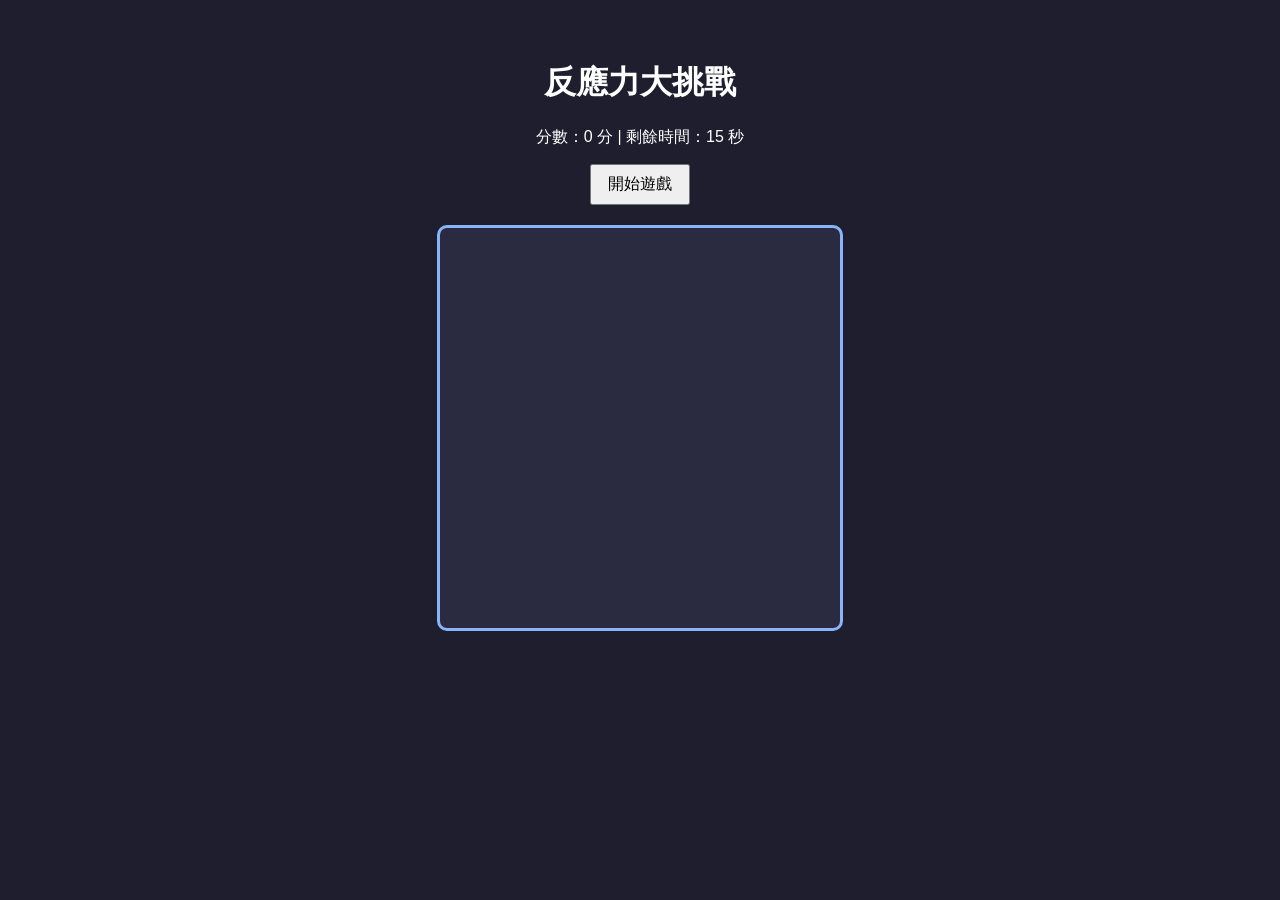
==== index.html @ dc076ee3 "update game" ====
<!DOCTYPE html>
<html lang="zh-TW">
<head>
  <meta charset="UTF-8">
  <title>我的第一個 GitHub 網頁遊戲</title>
  <style>
    body {
      font-family: sans-serif;
      text-align: center;
      background-color: #1e1e2e;
      color: #ffffff;
      margin: 0;
      padding-top: 40px;
    }
    #game-area {
      width: 400px;
      height: 400px;
      background-color: #2a2a40;
      border: 3px solid #89b4fa;
      margin: 20px auto;
      position: relative;
      overflow: hidden;
      border-radius: 10px;
    }
    #target {
      width: 50px;
      height: 50px;
      background-color: #f38ba8;
      position: absolute;
      cursor: pointer;
      border-radius: 8px;
      transition: 0.1s;
    }
  </style>
</head>
<body>
  <h1>反應力大挑戰</h1>
  <p>分數：<span id="score">0</span> 分 | 剩餘時間：<span id="time">15</span> 秒</p>
  <button onclick="startGame()" style="padding: 8px 16px; font-size: 16px; cursor: pointer;">開始遊戲</button>

  <div id="game-area">
    <div id="target" style="display: none;"></div>
  </div>

  <script>
    let score = 0;
    let timeLeft = 15;
    let timer = null;
    const target = document.getElementById('target');
    const scoreDisplay = document.getElementById('score');
    const timeDisplay = document.getElementById('time');

    function moveTarget() {
      const maxX = 400 - 50;
      const maxY = 400 - 50;
      target.style.left = Math.floor(Math.random() * maxX) + 'px';
      target.style.top = Math.floor(Math.random() * maxY) + 'px';
    }

    target.addEventListener('click', () => {
      if (timeLeft > 0) {
        score++;
        scoreDisplay.textContent = score;
        moveTarget();
      }
    });

    function startGame() {
      score = 0;
      timeLeft = 15;
      scoreDisplay.textContent = score;
      timeDisplay.textContent = timeLeft;
      target.style.display = 'block';
      moveTarget();

      clearInterval(timer);
      timer = setInterval(() => {
        timeLeft--;
        timeDisplay.textContent = timeLeft;
        if (timeLeft <= 0) {
          clearInterval(timer);
          target.style.display = 'none';
          alert('時間到！你的最終得分是：' + score + ' 分');
        }
      }, 1000);
    }
  </script>
</body>
</html>
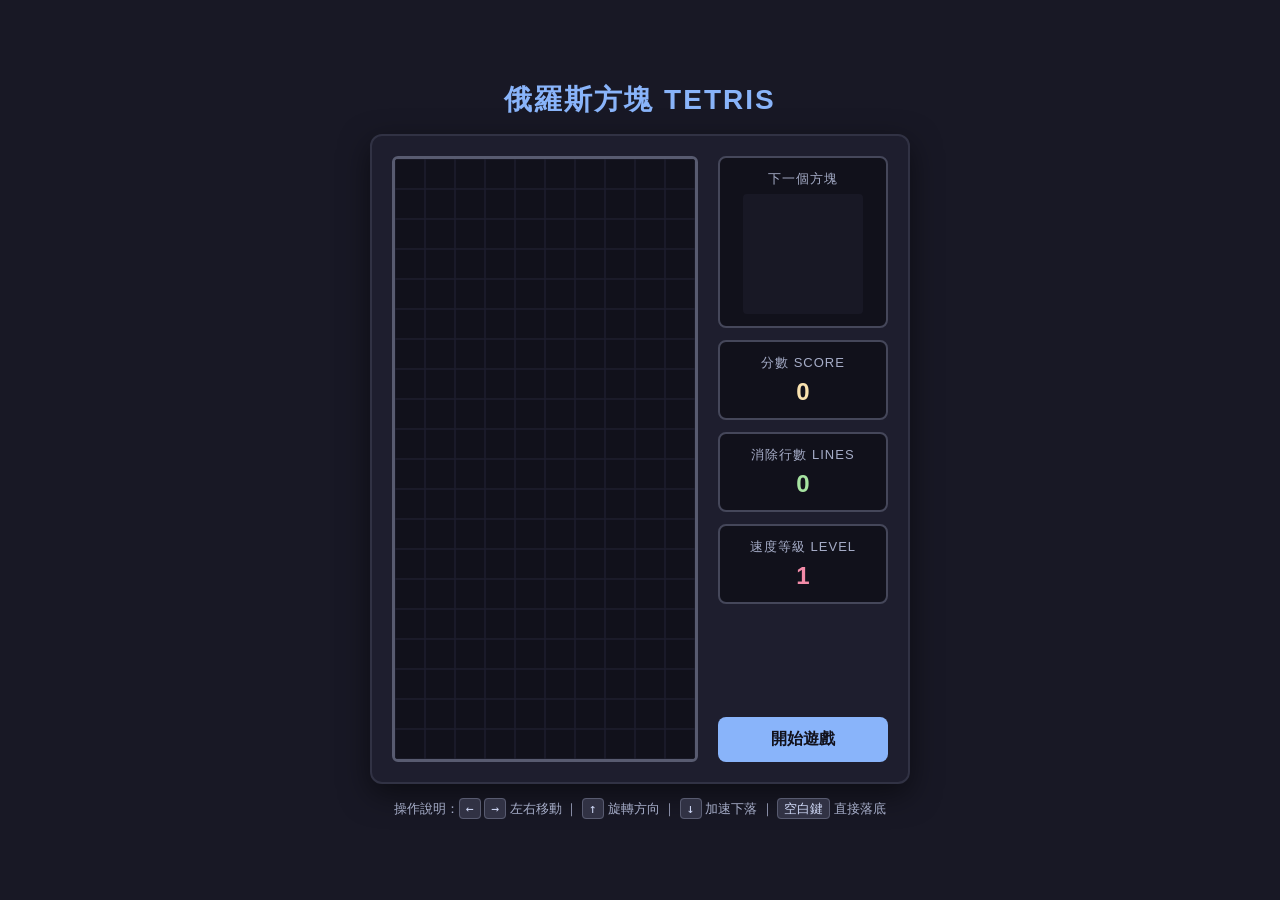
==== commit d4b95cca: "game斯" ====
--- a/index.html
+++ b/index.html
@@ -2,88 +2,499 @@
 <html lang="zh-TW">
 <head>
   <meta charset="UTF-8">
-  <title>我的第一個 GitHub 網頁遊戲</title>
+  <title>經典俄羅斯方塊 - GitHub 網頁遊戲</title>
   <style>
+    * {
+      box-sizing: border-box;
+      user-select: none;
+    }
     body {
-      font-family: sans-serif;
+      background-color: #181825;
+      color: #cdd6f4;
+      font-family: 'Segoe UI', Tahoma, Geneva, Verdana, sans-serif;
+      display: flex;
+      flex-direction: column;
+      align-items: center;
+      justify-content: center;
+      min-height: 100vh;
+      margin: 0;
+    }
+    h1 {
+      margin: 0 0 15px 0;
+      font-size: 28px;
+      letter-spacing: 2px;
+      color: #89b4fa;
+    }
+    .game-container {
+      display: flex;
+      gap: 20px;
+      background-color: #1e1e2e;
+      padding: 20px;
+      border-radius: 12px;
+      box-shadow: 0 10px 30px rgba(0, 0, 0, 0.5);
+      border: 2px solid #313244;
+    }
+    canvas#board {
+      background-color: #11111b;
+      border: 3px solid #585b70;
+      border-radius: 6px;
+      display: block;
+    }
+    .side-panel {
+      display: flex;
+      flex-direction: column;
+      justify-content: space-between;
+      width: 170px;
+    }
+    .info-box {
+      background-color: #11111b;
+      border: 2px solid #45475a;
+      border-radius: 8px;
+      padding: 12px;
       text-align: center;
-      background-color: #1e1e2e;
-      color: #ffffff;
-      margin: 0;
-      padding-top: 40px;
-    }
-    #game-area {
-      width: 400px;
-      height: 400px;
-      background-color: #2a2a40;
-      border: 3px solid #89b4fa;
-      margin: 20px auto;
-      position: relative;
-      overflow: hidden;
-      border-radius: 10px;
-    }
-    #target {
-      width: 50px;
-      height: 50px;
-      background-color: #f38ba8;
-      position: absolute;
+      margin-bottom: 12px;
+    }
+    .info-title {
+      font-size: 13px;
+      color: #a6adc8;
+      margin-bottom: 6px;
+      text-transform: uppercase;
+      letter-spacing: 1px;
+    }
+    .info-value {
+      font-size: 24px;
+      font-weight: bold;
+      color: #f9e2af;
+    }
+    canvas#next {
+      background-color: #181825;
+      border-radius: 4px;
+      margin: 0 auto;
+      display: block;
+    }
+    button#start-btn {
+      width: 100%;
+      padding: 12px;
+      font-size: 16px;
+      font-weight: bold;
+      background-color: #89b4fa;
+      color: #11111b;
+      border: none;
+      border-radius: 8px;
       cursor: pointer;
-      border-radius: 8px;
-      transition: 0.1s;
+      transition: background-color 0.2s;
+    }
+    button#start-btn:hover {
+      background-color: #b4befe;
+    }
+    .controls {
+      margin-top: 15px;
+      font-size: 13px;
+      color: #a6adc8;
+      text-align: center;
+      line-height: 1.6;
+    }
+    kbd {
+      background-color: #313244;
+      padding: 2px 6px;
+      border-radius: 4px;
+      border: 1px solid #585b70;
+      color: #cdd6f4;
+      font-family: monospace;
     }
   </style>
 </head>
 <body>
-  <h1>反應力大挑戰</h1>
-  <p>分數：<span id="score">0</span> 分 | 剩餘時間：<span id="time">15</span> 秒</p>
-  <button onclick="startGame()" style="padding: 8px 16px; font-size: 16px; cursor: pointer;">開始遊戲</button>
-
-  <div id="game-area">
-    <div id="target" style="display: none;"></div>
+
+  <h1>俄羅斯方塊 TETRIS</h1>
+
+  <div class="game-container">
+    <!-- 主遊戲畫布：10欄 x 20列，每格 30px -->
+    <canvas id="board" width="300" height="600"></canvas>
+
+    <!-- 右側分數與資訊面板 -->
+    <div class="side-panel">
+      <div>
+        <div class="info-box">
+          <div class="info-title">下一個方塊</div>
+          <canvas id="next" width="120" height="120"></canvas>
+        </div>
+
+        <div class="info-box">
+          <div class="info-title">分數 SCORE</div>
+          <div class="info-value" id="score">0</div>
+        </div>
+
+        <div class="info-box">
+          <div class="info-title">消除行數 LINES</div>
+          <div class="info-value" id="lines" style="color: #a6e3a1;">0</div>
+        </div>
+
+        <div class="info-box">
+          <div class="info-title">速度等級 LEVEL</div>
+          <div class="info-value" id="level" style="color: #f38ba8;">1</div>
+        </div>
+      </div>
+
+      <button id="start-btn" onclick="startGame()">開始遊戲</button>
+    </div>
   </div>
 
+  <div class="controls">
+    操作說明：<kbd>←</kbd> <kbd>→</kbd> 左右移動 ｜ <kbd>↑</kbd> 旋轉方向 ｜ <kbd>↓</kbd> 加速下落 ｜ <kbd>空白鍵</kbd> 直接落底
+  </div>
+
   <script>
+    const canvas = document.getElementById('board');
+    const ctx = canvas.getContext('2d');
+    const nextCanvas = document.getElementById('next');
+    const nextCtx = nextCanvas.getContext('2d');
+
+    const COLS = 10;
+    const ROWS = 20;
+    const BLOCK_SIZE = 30;
+
+    // 7種不同顏色的方塊定義
+    const SHAPES = [
+      [], // 0: 空白
+      [[1, 1, 1, 1]],                         // 1: I (青色)
+      [[2, 0, 0], [2, 2, 2]],                 // 2: J (藍色)
+      [[0, 0, 3], [3, 3, 3]],                 // 3: L (橘色)
+      [[4, 4], [4, 4]],                       // 4: O (黃色)
+      [[0, 5, 5], [5, 5, 0]],                 // 5: S (綠色)
+      [[0, 6, 0], [6, 6, 6]],                 // 6: T (紫色)
+      [[7, 7, 0], [0, 7, 7]]                  // 7: Z (紅色)
+    ];
+
+    const COLORS = [
+      null,
+      '#00f0f0', // I - 青色
+      '#3b82f6', // J - 藍色
+      '#f97316', // L - 橘色
+      '#eab308', // O - 黃色
+      '#22c55e', // S - 綠色
+      '#a855f7', // T - 紫色
+      '#ef4444'  // Z - 紅色
+    ];
+
+    let board = [];
     let score = 0;
-    let timeLeft = 15;
-    let timer = null;
-    const target = document.getElementById('target');
-    const scoreDisplay = document.getElementById('score');
-    const timeDisplay = document.getElementById('time');
-
-    function moveTarget() {
-      const maxX = 400 - 50;
-      const maxY = 400 - 50;
-      target.style.left = Math.floor(Math.random() * maxX) + 'px';
-      target.style.top = Math.floor(Math.random() * maxY) + 'px';
-    }
-
-    target.addEventListener('click', () => {
-      if (timeLeft > 0) {
-        score++;
-        scoreDisplay.textContent = score;
-        moveTarget();
-      }
+    let lines = 0;
+    let level = 1;
+    let dropInterval = 1000; // 初始下落間隔 (毫秒)
+    let dropCounter = 0;
+    let timeSpeedCounter = 0; // 用於隨時間漸進加速
+    let lastTime = 0;
+    let isGameOver = false;
+    let isRunning = false;
+    let animationId = null;
+
+    let player = {
+      pos: { x: 0, y: 0 },
+      matrix: null
+    };
+    let nextMatrix = null;
+
+    // 初始化遊戲網格
+    function createBoard() {
+      return Array.from({ length: ROWS }, () => Array(COLS).fill(0));
+    }
+
+    // 隨機產生一種方塊
+    function randomPiece() {
+      const typeId = Math.floor(Math.random() * 7) + 1;
+      return SHAPES[typeId].map(row => [...row]);
+    }
+
+    // 繪製單一格子（含高光立體邊框）
+    function drawBlock(context, x, y, color, size = BLOCK_SIZE) {
+      context.fillStyle = color;
+      context.fillRect(x * size, y * size, size, size);
+
+      context.strokeStyle = 'rgba(255, 255, 255, 0.35)';
+      context.lineWidth = 2;
+      context.strokeRect(x * size + 1, y * size + 1, size - 2, size - 2);
+
+      context.strokeStyle = '#11111b';
+      context.lineWidth = 1;
+      context.strokeRect(x * size, y * size, size, size);
+    }
+
+    // 繪製矩陣
+    function drawMatrix(context, matrix, offset, size = BLOCK_SIZE) {
+      matrix.forEach((row, y) => {
+        row.forEach((value, x) => {
+          if (value !== 0) {
+            drawBlock(context, x + offset.x, y + offset.y, COLORS[value], size);
+          }
+        });
+      });
+    }
+
+    // 繪製主畫面
+    function draw() {
+      ctx.fillStyle = '#11111b';
+      ctx.fillRect(0, 0, canvas.width, canvas.height);
+
+      // 繪製背景格線
+      ctx.strokeStyle = '#1e1e2e';
+      ctx.lineWidth = 1;
+      for (let r = 0; r < ROWS; r++) {
+        for (let c = 0; c < COLS; c++) {
+          ctx.strokeRect(c * BLOCK_SIZE, r * BLOCK_SIZE, BLOCK_SIZE, BLOCK_SIZE);
+        }
+      }
+
+      drawMatrix(ctx, board, { x: 0, y: 0 });
+      if (player.matrix) {
+        drawMatrix(ctx, player.matrix, player.pos);
+      }
+    }
+
+    // 繪製下一個方塊預覽
+    function drawNext() {
+      nextCtx.fillStyle = '#181825';
+      nextCtx.fillRect(0, 0, nextCanvas.width, nextCanvas.height);
+      if (!nextMatrix) return;
+
+      const size = 24;
+      const offsetX = (nextCanvas.width / size - nextMatrix[0].length) / 2;
+      const offsetY = (nextCanvas.height / size - nextMatrix.length) / 2;
+      drawMatrix(nextCtx, nextMatrix, { x: offsetX, y: offsetY }, size);
+    }
+
+    // 碰撞偵測
+    function collide(board, player) {
+      const m = player.matrix;
+      const o = player.pos;
+      for (let y = 0; y < m.length; ++y) {
+        for (let x = 0; x < m[y].length; ++x) {
+          if (m[y][x] !== 0 &&
+             (board[y + o.y] && board[y + o.y][x + o.x]) !== 0) {
+            return true;
+          }
+        }
+      }
+      return false;
+    }
+
+    // 將方塊固定到棋盤上
+    function merge(board, player) {
+      player.matrix.forEach((row, y) => {
+        row.forEach((value, x) => {
+          if (value !== 0) {
+            board[y + player.pos.y][x + player.pos.x] = value;
+          }
+        });
+      });
+    }
+
+    // 順時針旋轉矩陣
+    function rotateMatrix(matrix) {
+      const N = matrix.length;
+      const M = matrix[0].length;
+      const result = Array.from({ length: M }, () => Array(N).fill(0));
+      for (let y = 0; y < N; y++) {
+        for (let x = 0; x < M; x++) {
+          result[x][N - 1 - y] = matrix[y][x];
+        }
+      }
+      return result;
+    }
+
+    // 玩家旋轉方塊（含牆壁踢回修正 Wall Kick）
+    function playerRotate() {
+      const pos = player.pos.x;
+      let offset = 1;
+      const original = player.matrix;
+      player.matrix = rotateMatrix(player.matrix);
+
+      while (collide(board, player)) {
+        player.pos.x += offset;
+        offset = -(offset + (offset > 0 ? 1 : -1));
+        if (Math.abs(offset) > player.matrix[0].length + 1) {
+          player.matrix = original;
+          player.pos.x = pos;
+          return;
+        }
+      }
+    }
+
+    // 左右移動
+    function playerMove(dir) {
+      player.pos.x += dir;
+      if (collide(board, player)) {
+        player.pos.x -= dir;
+      }
+    }
+
+    // 消除滿行並計算分數與加速
+    function sweepLines() {
+      let rowCount = 0;
+      outer: for (let y = board.length - 1; y >= 0; --y) {
+        for (let x = 0; x < board[y].length; ++x) {
+          if (board[y][x] === 0) {
+            continue outer;
+          }
+        }
+        const row = board.splice(y, 1)[0].fill(0);
+        board.unshift(row);
+        ++y;
+        rowCount++;
+      }
+
+      if (rowCount > 0) {
+        // 經典計分：1行100, 2行300, 3行500, 4行800
+        const lineScores = [0, 100, 300, 500, 800];
+        score += lineScores[rowCount] * level;
+        lines += rowCount;
+
+        // 每消除 5 行升一級，速度加快
+        const newLevel = Math.floor(lines / 5) + 1;
+        if (newLevel > level) {
+          level = newLevel;
+          updateSpeed();
+        }
+        updateUI();
+      }
+    }
+
+    // 更新下落速度（隨等級與時間加快，最快 100ms）
+    function updateSpeed() {
+      dropInterval = Math.max(100, 1000 - (level - 1) * 90);
+    }
+
+    // 更新右側分數面板
+    function updateUI() {
+      document.getElementById('score').textContent = score;
+      document.getElementById('lines').textContent = lines;
+      document.getElementById('level').textContent = level;
+    }
+
+    // 生成下一個方塊並檢查是否遊戲結束
+    function resetPlayer() {
+      player.matrix = nextMatrix || randomPiece();
+      nextMatrix = randomPiece();
+      player.pos.y = 0;
+      player.pos.x = Math.floor(COLS / 2) - Math.floor(player.matrix[0].length / 2);
+      drawNext();
+
+      if (collide(board, player)) {
+        isGameOver = true;
+        isRunning = false;
+        draw();
+        ctx.fillStyle = 'rgba(17, 17, 27, 0.85)';
+        ctx.fillRect(0, canvas.height / 2 - 50, canvas.width, 100);
+        ctx.fillStyle = '#f38ba8';
+        ctx.font = 'bold 28px sans-serif';
+        ctx.textAlign = 'center';
+        ctx.fillText('GAME OVER', canvas.width / 2, canvas.height / 2 - 5);
+        ctx.fillStyle = '#cdd6f4';
+        ctx.font = '16px sans-serif';
+        ctx.fillText('最終分數：' + score, canvas.width / 2, canvas.height / 2 + 28);
+        document.getElementById('start-btn').textContent = '重新開始';
+      }
+    }
+
+    // 方塊往下一格
+    function playerDrop() {
+      player.pos.y++;
+      if (collide(board, player)) {
+        player.pos.y--;
+        merge(board, player);
+        sweepLines();
+        resetPlayer();
+      }
+      dropCounter = 0;
+    }
+
+    // 空白鍵瞬間落底 (Hard Drop)
+    function playerHardDrop() {
+      while (!collide(board, player)) {
+        player.pos.y++;
+        score += 2; // 瞬間落底額外獎勵分
+      }
+      player.pos.y--;
+      merge(board, player);
+      sweepLines();
+      updateUI();
+      resetPlayer();
+      dropCounter = 0;
+    }
+
+    // 遊戲主迴圈
+    function update(time = 0) {
+      if (!isRunning || isGameOver) return;
+
+      const deltaTime = time - lastTime;
+      lastTime = time;
+
+      dropCounter += deltaTime;
+      timeSpeedCounter += deltaTime;
+
+      // 每經過 20 秒時間，即便沒消行也會自動微幅加快速度
+      if (timeSpeedCounter > 20000) {
+        dropInterval = Math.max(100, dropInterval - 40);
+        timeSpeedCounter = 0;
+      }
+
+      if (dropCounter > dropInterval) {
+        playerDrop();
+      }
+
+      draw();
+      animationId = requestAnimationFrame(update);
+    }
+
+    // 鍵盤事件監聽
+    document.addEventListener('keydown', event => {
+      if (!isRunning || isGameOver) return;
+
+      if (['ArrowLeft', 'ArrowRight', 'ArrowDown', 'ArrowUp', 'Space'].includes(event.code)) {
+        event.preventDefault(); // 防止方向鍵或空白鍵捲動網頁
+      }
+
+      if (event.code === 'ArrowLeft') {
+        playerMove(-1);
+      } else if (event.code === 'ArrowRight') {
+        playerMove(1);
+      } else if (event.code === 'ArrowDown') {
+        playerDrop();
+        score += 1;
+        updateUI();
+      } else if (event.code === 'ArrowUp') {
+        playerRotate();
+      } else if (event.code === 'Space') {
+        playerHardDrop();
+      }
+      draw();
     });
 
+    // 開始 / 重新開始遊戲
     function startGame() {
+      if (animationId) {
+        cancelAnimationFrame(animationId);
+      }
+      board = createBoard();
       score = 0;
-      timeLeft = 15;
-      scoreDisplay.textContent = score;
-      timeDisplay.textContent = timeLeft;
-      target.style.display = 'block';
-      moveTarget();
-
-      clearInterval(timer);
-      timer = setInterval(() => {
-        timeLeft--;
-        timeDisplay.textContent = timeLeft;
-        if (timeLeft <= 0) {
-          clearInterval(timer);
-          target.style.display = 'none';
-          alert('時間到！你的最終得分是：' + score + ' 分');
-        }
-      }, 1000);
-    }
+      lines = 0;
+      level = 1;
+      dropInterval = 1000;
+      dropCounter = 0;
+      timeSpeedCounter = 0;
+      isGameOver = false;
+      isRunning = true;
+      nextMatrix = randomPiece();
+      updateUI();
+      resetPlayer();
+      lastTime = performance.now();
+      document.getElementById('start-btn').textContent = '重新開始';
+      update();
+    }
+
+    // 初始載入時先畫出空棋盤
+    board = createBoard();
+    draw();
   </script>
 </body>
 </html>
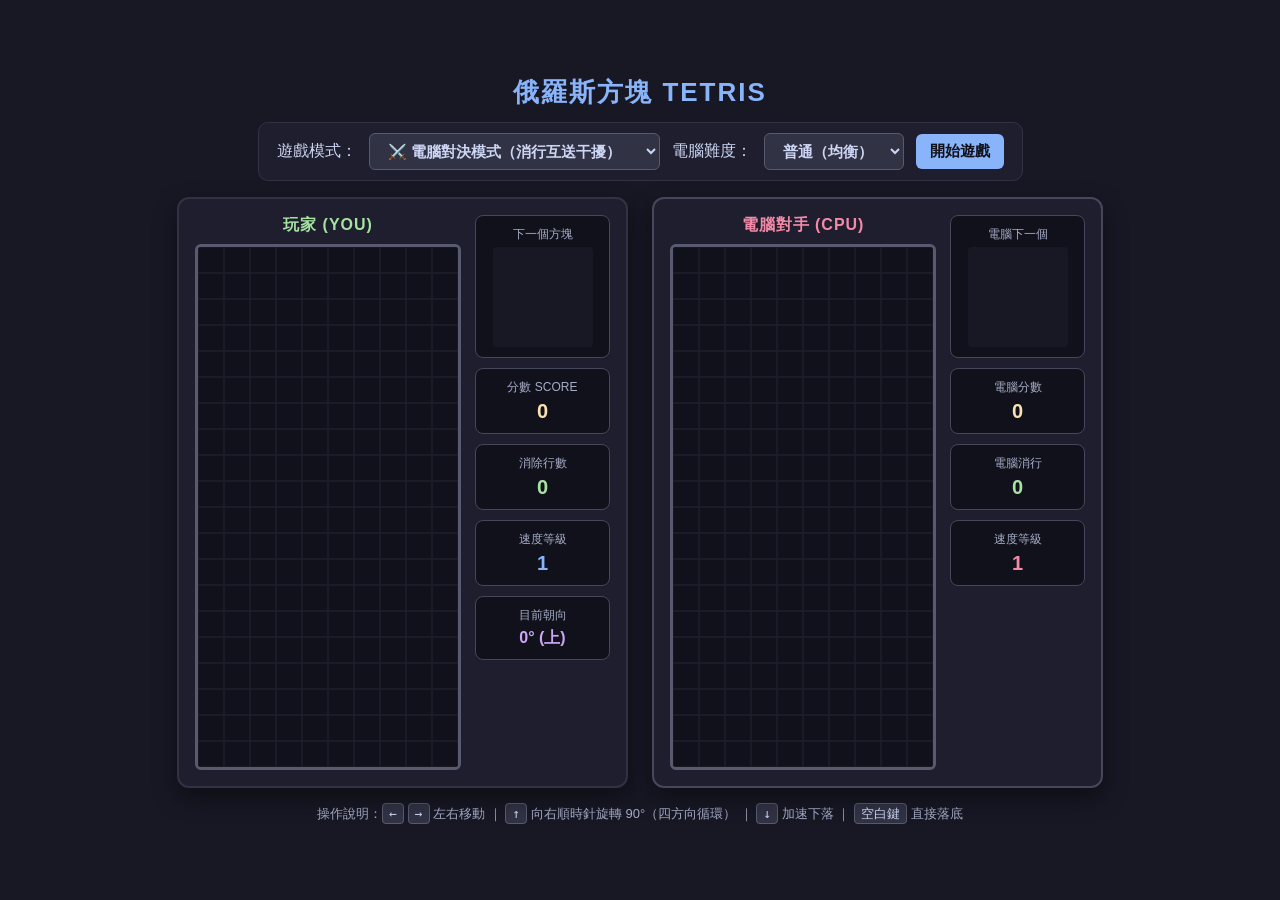
==== commit c3f63f25: "game斯" ====
--- a/index.html
+++ b/index.html
@@ -2,7 +2,7 @@
 <html lang="zh-TW">
 <head>
   <meta charset="UTF-8">
-  <title>經典俄羅斯方塊 - GitHub 網頁遊戲</title>
+  <title>俄羅斯方塊 TETRIS - 單人與電腦對決版</title>
   <style>
     * {
       box-sizing: border-box;
@@ -18,23 +18,89 @@
       justify-content: center;
       min-height: 100vh;
       margin: 0;
+      padding: 15px;
     }
     h1 {
-      margin: 0 0 15px 0;
-      font-size: 28px;
+      margin: 0 0 12px 0;
+      font-size: 26px;
       letter-spacing: 2px;
       color: #89b4fa;
     }
-    .game-container {
+    .top-bar {
       display: flex;
-      gap: 20px;
+      gap: 12px;
+      align-items: center;
+      margin-bottom: 16px;
       background-color: #1e1e2e;
-      padding: 20px;
+      padding: 10px 18px;
+      border-radius: 10px;
+      border: 1px solid #313244;
+      flex-wrap: wrap;
+      justify-content: center;
+    }
+    select, button {
+      padding: 8px 14px;
+      font-size: 15px;
+      border-radius: 6px;
+      border: 1px solid #585b70;
+      background-color: #313244;
+      color: #cdd6f4;
+      cursor: pointer;
+      font-weight: bold;
+    }
+    select:focus, button:focus {
+      outline: none;
+      border-color: #89b4fa;
+    }
+    button#start-btn {
+      background-color: #89b4fa;
+      color: #11111b;
+      border: none;
+      transition: 0.2s;
+    }
+    button#start-btn:hover {
+      background-color: #b4befe;
+    }
+    .timer-badge {
+      background-color: #11111b;
+      padding: 6px 12px;
+      border-radius: 6px;
+      border: 1px solid #f38ba8;
+      color: #f38ba8;
+      font-weight: bold;
+      font-size: 16px;
+      display: none;
+    }
+    .arena {
+      display: flex;
+      gap: 24px;
+      align-items: flex-start;
+      justify-content: center;
+      flex-wrap: wrap;
+    }
+    .player-zone {
+      display: flex;
+      gap: 14px;
+      background-color: #1e1e2e;
+      padding: 16px;
       border-radius: 12px;
-      box-shadow: 0 10px 30px rgba(0, 0, 0, 0.5);
+      box-shadow: 0 10px 25px rgba(0, 0, 0, 0.45);
       border: 2px solid #313244;
-    }
-    canvas#board {
+      position: relative;
+    }
+    .player-zone.ai-zone {
+      border-color: #45475a;
+    }
+    .zone-header {
+      text-align: center;
+      font-weight: bold;
+      font-size: 16px;
+      margin-bottom: 8px;
+      letter-spacing: 1px;
+    }
+    .human-title { color: #a6e3a1; }
+    .ai-title { color: #f38ba8; }
+    canvas.board {
       background-color: #11111b;
       border: 3px solid #585b70;
       border-radius: 6px;
@@ -43,52 +109,41 @@
     .side-panel {
       display: flex;
       flex-direction: column;
-      justify-content: space-between;
-      width: 170px;
+      width: 135px;
+      gap: 10px;
     }
     .info-box {
       background-color: #11111b;
-      border: 2px solid #45475a;
+      border: 1px solid #45475a;
       border-radius: 8px;
-      padding: 12px;
+      padding: 10px 8px;
       text-align: center;
-      margin-bottom: 12px;
     }
     .info-title {
-      font-size: 13px;
+      font-size: 12px;
       color: #a6adc8;
-      margin-bottom: 6px;
-      text-transform: uppercase;
-      letter-spacing: 1px;
+      margin-bottom: 4px;
     }
     .info-value {
-      font-size: 24px;
+      font-size: 20px;
       font-weight: bold;
       color: #f9e2af;
     }
-    canvas#next {
+    canvas.next-box {
       background-color: #181825;
       border-radius: 4px;
       margin: 0 auto;
       display: block;
     }
-    button#start-btn {
-      width: 100%;
-      padding: 12px;
-      font-size: 16px;
+    .garbage-alert {
+      font-size: 12px;
+      color: #f38ba8;
+      min-height: 18px;
+      text-align: center;
       font-weight: bold;
-      background-color: #89b4fa;
-      color: #11111b;
-      border: none;
-      border-radius: 8px;
-      cursor: pointer;
-      transition: background-color 0.2s;
-    }
-    button#start-btn:hover {
-      background-color: #b4befe;
     }
     .controls {
-      margin-top: 15px;
+      margin-top: 16px;
       font-size: 13px;
       color: #a6adc8;
       text-align: center;
@@ -108,393 +163,785 @@
 
   <h1>俄羅斯方塊 TETRIS</h1>
 
-  <div class="game-container">
-    <!-- 主遊戲畫布：10欄 x 20列，每格 30px -->
-    <canvas id="board" width="300" height="600"></canvas>
-
-    <!-- 右側分數與資訊面板 -->
-    <div class="side-panel">
+  <div class="top-bar">
+    <label for="game-mode">遊戲模式：</label>
+    <select id="game-mode" onchange="onModeChange()">
+      <option value="battle">⚔️ 電腦對決模式（消行互送干擾）</option>
+      <option value="solo">👤 單人經典無盡模式</option>
+      <option value="blitz">⏱️ 限時 2 分鐘高分競速（vs 電腦）</option>
+    </select>
+
+    <label for="ai-difficulty" id="diff-label">電腦難度：</label>
+    <select id="ai-difficulty">
+      <option value="easy">簡單（慢速）</option>
+      <option value="normal" selected>普通（均衡）</option>
+      <option value="hard">困難（高速）</option>
+    </select>
+
+    <div class="timer-badge" id="blitz-timer">剩餘時間：120s</div>
+
+    <button id="start-btn" onclick="startGame()">開始遊戲</button>
+  </div>
+
+  <div class="arena">
+    <!-- 玩家區域 -->
+    <div class="player-zone">
       <div>
+        <div class="zone-header human-title">玩家 (YOU)</div>
+        <canvas id="player-board" class="board" width="260" height="520"></canvas>
+      </div>
+      <div class="side-panel">
         <div class="info-box">
           <div class="info-title">下一個方塊</div>
-          <canvas id="next" width="120" height="120"></canvas>
+          <canvas id="player-next" class="next-box" width="100" height="100"></canvas>
         </div>
-
         <div class="info-box">
           <div class="info-title">分數 SCORE</div>
-          <div class="info-value" id="score">0</div>
+          <div class="info-value" id="player-score">0</div>
         </div>
-
         <div class="info-box">
-          <div class="info-title">消除行數 LINES</div>
-          <div class="info-value" id="lines" style="color: #a6e3a1;">0</div>
+          <div class="info-title">消除行數</div>
+          <div class="info-value" id="player-lines" style="color: #a6e3a1;">0</div>
         </div>
-
         <div class="info-box">
-          <div class="info-title">速度等級 LEVEL</div>
-          <div class="info-value" id="level" style="color: #f38ba8;">1</div>
+          <div class="info-title">速度等級</div>
+          <div class="info-value" id="player-level" style="color: #89b4fa;">1</div>
         </div>
+        <div class="info-box">
+          <div class="info-title">目前朝向</div>
+          <div class="info-value" id="player-dir" style="font-size: 16px; color: #cba6f7;">0° (上)</div>
+        </div>
+        <div class="garbage-alert" id="player-alert"></div>
       </div>
-
-      <button id="start-btn" onclick="startGame()">開始遊戲</button>
+    </div>
+
+    <!-- 電腦對手區域 -->
+    <div class="player-zone ai-zone" id="ai-container">
+      <div>
+        <div class="zone-header ai-title">電腦對手 (CPU)</div>
+        <canvas id="ai-board" class="board" width="260" height="520"></canvas>
+      </div>
+      <div class="side-panel">
+        <div class="info-box">
+          <div class="info-title">電腦下一個</div>
+          <canvas id="ai-next" class="next-box" width="100" height="100"></canvas>
+        </div>
+        <div class="info-box">
+          <div class="info-title">電腦分數</div>
+          <div class="info-value" id="ai-score">0</div>
+        </div>
+        <div class="info-box">
+          <div class="info-title">電腦消行</div>
+          <div class="info-value" id="ai-lines" style="color: #a6e3a1;">0</div>
+        </div>
+        <div class="info-box">
+          <div class="info-title">速度等級</div>
+          <div class="info-value" id="ai-level" style="color: #f38ba8;">1</div>
+        </div>
+        <div class="garbage-alert" id="ai-alert"></div>
+      </div>
     </div>
   </div>
 
   <div class="controls">
-    操作說明：<kbd>←</kbd> <kbd>→</kbd> 左右移動 ｜ <kbd>↑</kbd> 旋轉方向 ｜ <kbd>↓</kbd> 加速下落 ｜ <kbd>空白鍵</kbd> 直接落底
+    操作說明：<kbd>←</kbd> <kbd>→</kbd> 左右移動 ｜ <kbd>↑</kbd> 向右順時針旋轉 90°（四方向循環） ｜ <kbd>↓</kbd> 加速下落 ｜ <kbd>空白鍵</kbd> 直接落底
   </div>
 
   <script>
-    const canvas = document.getElementById('board');
-    const ctx = canvas.getContext('2d');
-    const nextCanvas = document.getElementById('next');
-    const nextCtx = nextCanvas.getContext('2d');
-
     const COLS = 10;
     const ROWS = 20;
-    const BLOCK_SIZE = 30;
-
-    // 7種不同顏色的方塊定義
+    const BLOCK_SIZE = 26;
+
+    // 7種標準方塊（採用標準方陣，確保向右90度四方向旋轉中心精準穩定）
     const SHAPES = [
-      [], // 0: 空白
-      [[1, 1, 1, 1]],                         // 1: I (青色)
-      [[2, 0, 0], [2, 2, 2]],                 // 2: J (藍色)
-      [[0, 0, 3], [3, 3, 3]],                 // 3: L (橘色)
-      [[4, 4], [4, 4]],                       // 4: O (黃色)
-      [[0, 5, 5], [5, 5, 0]],                 // 5: S (綠色)
-      [[0, 6, 0], [6, 6, 6]],                 // 6: T (紫色)
-      [[7, 7, 0], [0, 7, 7]]                  // 7: Z (紅色)
+      [],
+      // 1: I (青色 - 4x4 矩陣)
+      [
+        [0, 0, 0, 0],
+        [1, 1, 1, 1],
+        [0, 0, 0, 0],
+        [0, 0, 0, 0]
+      ],
+      // 2: J (藍色 - 3x3 矩陣)
+      [
+        [2, 0, 0],
+        [2, 2, 2],
+        [0, 0, 0]
+      ],
+      // 3: L (橘色 - 3x3 矩陣)
+      [
+        [0, 0, 3],
+        [3, 3, 3],
+        [0, 0, 0]
+      ],
+      // 4: O (黃色 - 2x2 矩陣)
+      [
+        [4, 4],
+        [4, 4]
+      ],
+      // 5: S (綠色 - 3x3 矩陣)
+      [
+        [0, 5, 5],
+        [5, 5, 0],
+        [0, 0, 0]
+      ],
+      // 6: T (紫色 - 3x3 矩陣)
+      [
+        [0, 6, 0],
+        [6, 6, 6],
+        [0, 0, 0]
+      ],
+      // 7: Z (紅色 - 3x3 矩陣)
+      [
+        [7, 7, 0],
+        [0, 7, 7],
+        [0, 0, 0]
+      ]
     ];
 
     const COLORS = [
       null,
-      '#00f0f0', // I - 青色
-      '#3b82f6', // J - 藍色
-      '#f97316', // L - 橘色
-      '#eab308', // O - 黃色
-      '#22c55e', // S - 綠色
-      '#a855f7', // T - 紫色
-      '#ef4444'  // Z - 紅色
+      '#00f0f0', // 1: I - 青色
+      '#3b82f6', // 2: J - 藍色
+      '#f97316', // 3: L - 橘色
+      '#eab308', // 4: O - 黃色
+      '#22c55e', // 5: S - 綠色
+      '#a855f7', // 6: T - 紫色
+      '#ef4444', // 7: Z - 紅色
+      '#6c7086'  // 8: 干擾垃圾行 - 灰色
     ];
 
-    let board = [];
-    let score = 0;
-    let lines = 0;
-    let level = 1;
-    let dropInterval = 1000; // 初始下落間隔 (毫秒)
-    let dropCounter = 0;
-    let timeSpeedCounter = 0; // 用於隨時間漸進加速
+    const DIR_LABELS = ['0° (上)', '90° (右)', '180° (下)', '270° (左)'];
+
+    // 順時針向右旋轉 90 度（矩陣轉置後每列反轉）
+    function rotateRight90(matrix) {
+      const N = matrix.length;
+      const result = Array.from({ length: N }, () => Array(N).fill(0));
+      for (let y = 0; y < N; y++) {
+        for (let x = 0; x < N; x++) {
+          result[x][N - 1 - y] = matrix[y][x];
+        }
+      }
+      return result;
+    }
+
+    function cloneMatrix(matrix) {
+      return matrix.map(row => [...row]);
+    }
+
+    function randomPiece() {
+      const id = Math.floor(Math.random() * 7) + 1;
+      return cloneMatrix(SHAPES[id]);
+    }
+
+    // 遊戲實例類別（同時用於玩家與電腦對手）
+    class TetrisInstance {
+      constructor(isAI, boardCanvasId, nextCanvasId, prefix) {
+        this.isAI = isAI;
+        this.canvas = document.getElementById(boardCanvasId);
+        this.ctx = this.canvas.getContext('2d');
+        this.nextCanvas = document.getElementById(nextCanvasId);
+        this.nextCtx = this.nextCanvas.getContext('2d');
+        this.prefix = prefix;
+
+        this.board = this.createBoard();
+        this.score = 0;
+        this.lines = 0;
+        this.level = 1;
+        this.dropInterval = 1000;
+        this.dropCounter = 0;
+        this.timeSpeedCounter = 0;
+        this.isOver = false;
+        this.opponent = null;
+
+        this.piece = {
+          pos: { x: 0, y: 0 },
+          matrix: null,
+          rotationIndex: 0 // 0, 1, 2, 3 代表四個方向
+        };
+        this.nextMatrix = null;
+
+        // AI 專用狀態
+        this.aiTargetX = 0;
+        this.aiTargetRot = 0;
+        this.aiActionTimer = 0;
+        this.aiMoveDelay = 140;
+      }
+
+      createBoard() {
+        return Array.from({ length: ROWS }, () => Array(COLS).fill(0));
+      }
+
+      reset() {
+        this.board = this.createBoard();
+        this.score = 0;
+        this.lines = 0;
+        this.level = 1;
+        this.dropInterval = 1000;
+        this.dropCounter = 0;
+        this.timeSpeedCounter = 0;
+        this.isOver = false;
+        this.nextMatrix = randomPiece();
+        this.setAlert('');
+        this.spawnPiece();
+        this.updateUI();
+        this.draw();
+      }
+
+      setAlert(msg) {
+        const el = document.getElementById(`${this.prefix}-alert`);
+        if (el) el.textContent = msg;
+      }
+
+      spawnPiece() {
+        this.piece.matrix = this.nextMatrix || randomPiece();
+        this.nextMatrix = randomPiece();
+        this.piece.rotationIndex = 0;
+        this.piece.pos.y = 0;
+        this.piece.pos.x = Math.floor(COLS / 2) - Math.floor(this.piece.matrix.length / 2);
+        this.drawNext();
+        this.updateDirectionUI();
+
+        if (this.collide(this.board, this.piece.matrix, this.piece.pos)) {
+          if (currentMode === 'blitz' && blitzTimeLeft > 0) {
+            // 限時競速模式：堆滿時清空棋盤並扣 300 分繼續比賽
+            this.board = this.createBoard();
+            this.score = Math.max(0, this.score - 300);
+            this.setAlert('觸頂重置！-300分');
+            setTimeout(() => this.setAlert(''), 2000);
+            this.updateUI();
+          } else {
+            this.isOver = true;
+            checkMatchEnd();
+          }
+          return;
+        }
+
+        if (this.isAI) {
+          this.computeBestAIMove();
+        }
+      }
+
+      collide(board, matrix, pos) {
+        for (let y = 0; y < matrix.length; y++) {
+          for (let x = 0; x < matrix[y].length; x++) {
+            if (matrix[y][x] !== 0) {
+              const boardY = y + pos.y;
+              const boardX = x + pos.x;
+              if (
+                boardX < 0 ||
+                boardX >= COLS ||
+                boardY >= ROWS ||
+                (boardY >= 0 && board[boardY][boardX] !== 0)
+              ) {
+                return true;
+              }
+            }
+          }
+        }
+        return false;
+      }
+
+      // 統一向右順時針旋轉 90 度（四方向循環）
+      rotateClockwise() {
+        if (this.isOver) return;
+        const originalMatrix = this.piece.matrix;
+        const originalX = this.piece.pos.x;
+        const rotated = rotateRight90(this.piece.matrix);
+
+        // 牆壁踢回測試偏移量 (Wall Kick)
+        const kicks = [0, -1, 1, -2, 2];
+        for (let offset of kicks) {
+          const testPos = { x: originalX + offset, y: this.piece.pos.y };
+          if (!this.collide(this.board, rotated, testPos)) {
+            this.piece.matrix = rotated;
+            this.piece.pos.x = testPos.x;
+            this.piece.rotationIndex = (this.piece.rotationIndex + 1) % 4;
+            this.updateDirectionUI();
+            return;
+          }
+        }
+        // 若完全卡死則維持原狀
+        this.piece.matrix = originalMatrix;
+        this.piece.pos.x = originalX;
+      }
+
+      move(dir) {
+        if (this.isOver) return;
+        const testPos = { x: this.piece.pos.x + dir, y: this.piece.pos.y };
+        if (!this.collide(this.board, this.piece.matrix, testPos)) {
+          this.piece.pos.x += dir;
+        }
+      }
+
+      drop() {
+        if (this.isOver) return;
+        const testPos = { x: this.piece.pos.x, y: this.piece.pos.y + 1 };
+        if (!this.collide(this.board, this.piece.matrix, testPos)) {
+          this.piece.pos.y++;
+        } else {
+          this.merge();
+          this.sweep();
+          this.spawnPiece();
+        }
+        this.dropCounter = 0;
+      }
+
+      hardDrop() {
+        if (this.isOver) return;
+        while (!this.collide(this.board, this.piece.matrix, { x: this.piece.pos.x, y: this.piece.pos.y + 1 })) {
+          this.piece.pos.y++;
+          this.score += 2;
+        }
+        this.merge();
+        this.sweep();
+        this.updateUI();
+        this.spawnPiece();
+        this.dropCounter = 0;
+      }
+
+      merge() {
+        this.piece.matrix.forEach((row, y) => {
+          row.forEach((val, x) => {
+            if (val !== 0 && y + this.piece.pos.y >= 0) {
+              this.board[y + this.piece.pos.y][x + this.piece.pos.x] = val;
+            }
+          });
+        });
+      }
+
+      sweep() {
+        let cleared = 0;
+        for (let y = ROWS - 1; y >= 0; y--) {
+          if (this.board[y].every(cell => cell !== 0)) {
+            const emptyRow = this.board.splice(y, 1)[0].fill(0);
+            this.board.unshift(emptyRow);
+            y++;
+            cleared++;
+          }
+        }
+
+        if (cleared > 0) {
+          const points = [0, 100, 300, 500, 800];
+          this.score += points[cleared] * this.level;
+          this.lines += cleared;
+
+          // 每消除 4 行升一級，加快下落速度
+          const newLevel = Math.floor(this.lines / 4) + 1;
+          if (newLevel > this.level) {
+            this.level = newLevel;
+            this.updateSpeed();
+          }
+
+          // 對決模式：一次消除 2 行以上，向對手底部送出干擾行
+          if (currentMode === 'battle' && this.opponent && !this.opponent.isOver && cleared >= 2) {
+            const garbageCount = cleared === 4 ? 3 : cleared - 1;
+            this.opponent.receiveGarbage(garbageCount);
+            this.setAlert(`送出 ${garbageCount} 行攻擊！`);
+            setTimeout(() => this.setAlert(''), 1800);
+          }
+
+          this.updateUI();
+        }
+      }
+
+      // 接收對手的干擾垃圾行（底部推入灰色方塊，隨機留 1 格缺口）
+      receiveGarbage(count) {
+        if (this.isOver) return;
+        const hole = Math.floor(Math.random() * COLS);
+        for (let i = 0; i < count; i++) {
+          this.board.shift();
+          const garbageRow = Array(COLS).fill(8);
+          garbageRow[hole] = 0;
+          this.board.push(garbageRow);
+        }
+        // 避免目前方塊被頂入方塊重疊
+        while (this.collide(this.board, this.piece.matrix, this.piece.pos) && this.piece.pos.y > 0) {
+          this.piece.pos.y--;
+        }
+        this.setAlert(`受到 ${count} 行干擾！`);
+        setTimeout(() => this.setAlert(''), 1800);
+      }
+
+      updateSpeed() {
+        this.dropInterval = Math.max(110, 1000 - (this.level - 1) * 95);
+      }
+
+      updateDirectionUI() {
+        if (!this.isAI) {
+          const dirEl = document.getElementById('player-dir');
+          if (dirEl) dirEl.textContent = DIR_LABELS[this.piece.rotationIndex];
+        }
+      }
+
+      updateUI() {
+        document.getElementById(`${this.prefix}-score`).textContent = this.score;
+        document.getElementById(`${this.prefix}-lines`).textContent = this.lines;
+        document.getElementById(`${this.prefix}-level`).textContent = this.level;
+      }
+
+      // ================= 電腦 AI 決策演算法 =================
+      computeBestAIMove() {
+        let bestScore = -Infinity;
+        let bestX = this.piece.pos.x;
+        let bestRot = 0;
+
+        let testMatrix = cloneMatrix(this.piece.matrix);
+
+        // 測試 4 個向右旋轉方向 (0, 1, 2, 3)
+        for (let rot = 0; rot < 4; rot++) {
+          for (let x = -2; x < COLS + 1; x++) {
+            let y = 0;
+            if (this.collide(this.board, testMatrix, { x, y })) continue;
+
+            // 模擬落到底部
+            while (!this.collide(this.board, testMatrix, { x, y: y + 1 })) {
+              y++;
+            }
+
+            const evalScore = this.evaluateBoard(this.board, testMatrix, x, y);
+            if (evalScore > bestScore) {
+              bestScore = evalScore;
+              bestX = x;
+              bestRot = rot;
+            }
+          }
+          testMatrix = rotateRight90(testMatrix);
+        }
+
+        this.aiTargetX = bestX;
+        this.aiTargetRot = bestRot;
+      }
+
+      evaluateBoard(baseBoard, matrix, offsetX, offsetY) {
+        const simBoard = baseBoard.map(r => [...r]);
+        for (let y = 0; y < matrix.length; y++) {
+          for (let x = 0; x < matrix[y].length; x++) {
+            if (matrix[y][x] !== 0 && y + offsetY >= 0) {
+              simBoard[y + offsetY][x + offsetX] = matrix[y][x];
+            }
+          }
+        }
+
+        let completeLines = 0;
+        for (let y = 0; y < ROWS; y++) {
+          if (simBoard[y].every(c => c !== 0)) completeLines++;
+        }
+
+        let heights = Array(COLS).fill(0);
+        let holes = 0;
+        for (let x = 0; x < COLS; x++) {
+          let blockFound = false;
+          for (let y = 0; y < ROWS; y++) {
+            if (simBoard[y][x] !== 0) {
+              if (!blockFound) {
+                heights[x] = ROWS - y;
+                blockFound = true;
+              }
+            } else if (blockFound) {
+              holes++;
+            }
+          }
+        }
+
+        const aggregateHeight = heights.reduce((a, b) => a + b, 0);
+        let bumpiness = 0;
+        for (let x = 0; x < COLS - 1; x++) {
+          bumpiness += Math.abs(heights[x] - heights[x + 1]);
+        }
+
+        // 經典 AI 權重評分公式
+        return (
+          completeLines * 0.85 -
+          aggregateHeight * 0.51 -
+          holes * 0.45 -
+          bumpiness * 0.18
+        );
+      }
+
+      stepAI(deltaTime) {
+        if (!this.isAI || this.isOver) return;
+        this.aiActionTimer += deltaTime;
+        if (this.aiActionTimer < this.aiMoveDelay) return;
+        this.aiActionTimer = 0;
+
+        // 1. 先調整到目標旋轉方向（向右90度）
+        if (this.piece.rotationIndex !== this.aiTargetRot) {
+          this.rotateClockwise();
+          return;
+        }
+        // 2. 再水平移動到目標 X 座標
+        if (this.piece.pos.x < this.aiTargetX) {
+          this.move(1);
+          return;
+        } else if (this.piece.pos.x > this.aiTargetX) {
+          this.move(-1);
+          return;
+        }
+        // 3. 對準位置後加速落底
+        this.hardDrop();
+      }
+
+      // ================= 畫面繪製 =================
+      drawBlock(ctx, x, y, color, size = BLOCK_SIZE) {
+        ctx.fillStyle = color;
+        ctx.fillRect(x * size, y * size, size, size);
+
+        ctx.strokeStyle = 'rgba(255, 255, 255, 0.35)';
+        ctx.lineWidth = 2;
+        ctx.strokeRect(x * size + 1, y * size + 1, size - 2, size - 2);
+
+        ctx.strokeStyle = '#11111b';
+        ctx.lineWidth = 1;
+        ctx.strokeRect(x * size, y * size, size, size);
+      }
+
+      drawMatrix(ctx, matrix, offset, size = BLOCK_SIZE) {
+        matrix.forEach((row, y) => {
+          row.forEach((val, x) => {
+            if (val !== 0 && y + offset.y >= 0) {
+              this.drawBlock(ctx, x + offset.x, y + offset.y, COLORS[val], size);
+            }
+          });
+        });
+      }
+
+      drawNext() {
+        this.nextCtx.fillStyle = '#181825';
+        this.nextCtx.fillRect(0, 0, this.nextCanvas.width, this.nextCanvas.height);
+        if (!this.nextMatrix) return;
+
+        // 計算實際非空邊界以置中預覽
+        let minX = 4, maxX = 0, minY = 4, maxY = 0;
+        this.nextMatrix.forEach((row, y) => {
+          row.forEach((val, x) => {
+            if (val !== 0) {
+              minX = Math.min(minX, x);
+              maxX = Math.max(maxX, x);
+              minY = Math.min(minY, y);
+              maxY = Math.max(maxY, y);
+            }
+          });
+        });
+
+        const size = 20;
+        const pieceW = maxX - minX + 1;
+        const pieceH = maxY - minY + 1;
+        const offsetX = (this.nextCanvas.width / size - pieceW) / 2 - minX;
+        const offsetY = (this.nextCanvas.height / size - pieceH) / 2 - minY;
+        this.drawMatrix(this.nextCtx, this.nextMatrix, { x: offsetX, y: offsetY }, size);
+      }
+
+      drawOverlay(title, subtitle, color) {
+        this.ctx.fillStyle = 'rgba(17, 17, 27, 0.85)';
+        this.ctx.fillRect(0, this.canvas.height / 2 - 48, this.canvas.width, 96);
+        this.ctx.fillStyle = color;
+        this.ctx.font = 'bold 26px sans-serif';
+        this.ctx.textAlign = 'center';
+        this.ctx.fillText(title, this.canvas.width / 2, this.canvas.height / 2 - 6);
+        this.ctx.fillStyle = '#cdd6f4';
+        this.ctx.font = '15px sans-serif';
+        this.ctx.fillText(subtitle, this.canvas.width / 2, this.canvas.height / 2 + 24);
+      }
+
+      draw() {
+        this.ctx.fillStyle = '#11111b';
+        this.ctx.fillRect(0, 0, this.canvas.width, this.canvas.height);
+
+        this.ctx.strokeStyle = '#1e1e2e';
+        this.ctx.lineWidth = 1;
+        for (let r = 0; r < ROWS; r++) {
+          for (let c = 0; c < COLS; c++) {
+            this.ctx.strokeRect(c * BLOCK_SIZE, r * BLOCK_SIZE, BLOCK_SIZE, BLOCK_SIZE);
+          }
+        }
+
+        this.drawMatrix(this.ctx, this.board, { x: 0, y: 0 });
+        if (this.piece.matrix && !this.isOver) {
+          this.drawMatrix(this.ctx, this.piece.matrix, this.piece.pos);
+        }
+      }
+    }
+
+    // ================= 全局遊戲控制 =================
+    const human = new TetrisInstance(false, 'player-board', 'player-next', 'player');
+    const cpu = new TetrisInstance(true, 'ai-board', 'ai-next', 'ai');
+    human.opponent = cpu;
+    cpu.opponent = human;
+
+    let currentMode = 'battle';
+    let isMatchRunning = false;
     let lastTime = 0;
-    let isGameOver = false;
-    let isRunning = false;
     let animationId = null;
-
-    let player = {
-      pos: { x: 0, y: 0 },
-      matrix: null
-    };
-    let nextMatrix = null;
-
-    // 初始化遊戲網格
-    function createBoard() {
-      return Array.from({ length: ROWS }, () => Array(COLS).fill(0));
-    }
-
-    // 隨機產生一種方塊
-    function randomPiece() {
-      const typeId = Math.floor(Math.random() * 7) + 1;
-      return SHAPES[typeId].map(row => [...row]);
-    }
-
-    // 繪製單一格子（含高光立體邊框）
-    function drawBlock(context, x, y, color, size = BLOCK_SIZE) {
-      context.fillStyle = color;
-      context.fillRect(x * size, y * size, size, size);
-
-      context.strokeStyle = 'rgba(255, 255, 255, 0.35)';
-      context.lineWidth = 2;
-      context.strokeRect(x * size + 1, y * size + 1, size - 2, size - 2);
-
-      context.strokeStyle = '#11111b';
-      context.lineWidth = 1;
-      context.strokeRect(x * size, y * size, size, size);
-    }
-
-    // 繪製矩陣
-    function drawMatrix(context, matrix, offset, size = BLOCK_SIZE) {
-      matrix.forEach((row, y) => {
-        row.forEach((value, x) => {
-          if (value !== 0) {
-            drawBlock(context, x + offset.x, y + offset.y, COLORS[value], size);
-          }
-        });
-      });
-    }
-
-    // 繪製主畫面
-    function draw() {
-      ctx.fillStyle = '#11111b';
-      ctx.fillRect(0, 0, canvas.width, canvas.height);
-
-      // 繪製背景格線
-      ctx.strokeStyle = '#1e1e2e';
-      ctx.lineWidth = 1;
-      for (let r = 0; r < ROWS; r++) {
-        for (let c = 0; c < COLS; c++) {
-          ctx.strokeRect(c * BLOCK_SIZE, r * BLOCK_SIZE, BLOCK_SIZE, BLOCK_SIZE);
-        }
-      }
-
-      drawMatrix(ctx, board, { x: 0, y: 0 });
-      if (player.matrix) {
-        drawMatrix(ctx, player.matrix, player.pos);
-      }
-    }
-
-    // 繪製下一個方塊預覽
-    function drawNext() {
-      nextCtx.fillStyle = '#181825';
-      nextCtx.fillRect(0, 0, nextCanvas.width, nextCanvas.height);
-      if (!nextMatrix) return;
-
-      const size = 24;
-      const offsetX = (nextCanvas.width / size - nextMatrix[0].length) / 2;
-      const offsetY = (nextCanvas.height / size - nextMatrix.length) / 2;
-      drawMatrix(nextCtx, nextMatrix, { x: offsetX, y: offsetY }, size);
-    }
-
-    // 碰撞偵測
-    function collide(board, player) {
-      const m = player.matrix;
-      const o = player.pos;
-      for (let y = 0; y < m.length; ++y) {
-        for (let x = 0; x < m[y].length; ++x) {
-          if (m[y][x] !== 0 &&
-             (board[y + o.y] && board[y + o.y][x + o.x]) !== 0) {
-            return true;
-          }
-        }
-      }
-      return false;
-    }
-
-    // 將方塊固定到棋盤上
-    function merge(board, player) {
-      player.matrix.forEach((row, y) => {
-        row.forEach((value, x) => {
-          if (value !== 0) {
-            board[y + player.pos.y][x + player.pos.x] = value;
-          }
-        });
-      });
-    }
-
-    // 順時針旋轉矩陣
-    function rotateMatrix(matrix) {
-      const N = matrix.length;
-      const M = matrix[0].length;
-      const result = Array.from({ length: M }, () => Array(N).fill(0));
-      for (let y = 0; y < N; y++) {
-        for (let x = 0; x < M; x++) {
-          result[x][N - 1 - y] = matrix[y][x];
-        }
-      }
-      return result;
-    }
-
-    // 玩家旋轉方塊（含牆壁踢回修正 Wall Kick）
-    function playerRotate() {
-      const pos = player.pos.x;
-      let offset = 1;
-      const original = player.matrix;
-      player.matrix = rotateMatrix(player.matrix);
-
-      while (collide(board, player)) {
-        player.pos.x += offset;
-        offset = -(offset + (offset > 0 ? 1 : -1));
-        if (Math.abs(offset) > player.matrix[0].length + 1) {
-          player.matrix = original;
-          player.pos.x = pos;
-          return;
-        }
-      }
-    }
-
-    // 左右移動
-    function playerMove(dir) {
-      player.pos.x += dir;
-      if (collide(board, player)) {
-        player.pos.x -= dir;
-      }
-    }
-
-    // 消除滿行並計算分數與加速
-    function sweepLines() {
-      let rowCount = 0;
-      outer: for (let y = board.length - 1; y >= 0; --y) {
-        for (let x = 0; x < board[y].length; ++x) {
-          if (board[y][x] === 0) {
-            continue outer;
-          }
-        }
-        const row = board.splice(y, 1)[0].fill(0);
-        board.unshift(row);
-        ++y;
-        rowCount++;
-      }
-
-      if (rowCount > 0) {
-        // 經典計分：1行100, 2行300, 3行500, 4行800
-        const lineScores = [0, 100, 300, 500, 800];
-        score += lineScores[rowCount] * level;
-        lines += rowCount;
-
-        // 每消除 5 行升一級，速度加快
-        const newLevel = Math.floor(lines / 5) + 1;
-        if (newLevel > level) {
-          level = newLevel;
-          updateSpeed();
-        }
-        updateUI();
-      }
-    }
-
-    // 更新下落速度（隨等級與時間加快，最快 100ms）
-    function updateSpeed() {
-      dropInterval = Math.max(100, 1000 - (level - 1) * 90);
-    }
-
-    // 更新右側分數面板
-    function updateUI() {
-      document.getElementById('score').textContent = score;
-      document.getElementById('lines').textContent = lines;
-      document.getElementById('level').textContent = level;
-    }
-
-    // 生成下一個方塊並檢查是否遊戲結束
-    function resetPlayer() {
-      player.matrix = nextMatrix || randomPiece();
-      nextMatrix = randomPiece();
-      player.pos.y = 0;
-      player.pos.x = Math.floor(COLS / 2) - Math.floor(player.matrix[0].length / 2);
-      drawNext();
-
-      if (collide(board, player)) {
-        isGameOver = true;
-        isRunning = false;
-        draw();
-        ctx.fillStyle = 'rgba(17, 17, 27, 0.85)';
-        ctx.fillRect(0, canvas.height / 2 - 50, canvas.width, 100);
-        ctx.fillStyle = '#f38ba8';
-        ctx.font = 'bold 28px sans-serif';
-        ctx.textAlign = 'center';
-        ctx.fillText('GAME OVER', canvas.width / 2, canvas.height / 2 - 5);
-        ctx.fillStyle = '#cdd6f4';
-        ctx.font = '16px sans-serif';
-        ctx.fillText('最終分數：' + score, canvas.width / 2, canvas.height / 2 + 28);
+    let blitzTimeLeft = 120;
+    let blitzAccumulator = 0;
+
+    function onModeChange() {
+      currentMode = document.getElementById('game-mode').value;
+      const aiContainer = document.getElementById('ai-container');
+      const diffSelect = document.getElementById('ai-difficulty');
+      const diffLabel = document.getElementById('diff-label');
+      const timerBadge = document.getElementById('blitz-timer');
+
+      if (currentMode === 'solo') {
+        aiContainer.style.display = 'none';
+        diffSelect.style.display = 'none';
+        diffLabel.style.display = 'none';
+        timerBadge.style.display = 'none';
+      } else {
+        aiContainer.style.display = 'flex';
+        diffSelect.style.display = 'inline-block';
+        diffLabel.style.display = 'inline-block';
+        timerBadge.style.display = currentMode === 'blitz' ? 'inline-block' : 'none';
+      }
+    }
+
+    function checkMatchEnd() {
+      if (currentMode === 'solo' && human.isOver) {
+        isMatchRunning = false;
+        human.draw();
+        human.drawOverlay('GAME OVER', `最終得分：${human.score}`, '#f38ba8');
         document.getElementById('start-btn').textContent = '重新開始';
-      }
-    }
-
-    // 方塊往下一格
-    function playerDrop() {
-      player.pos.y++;
-      if (collide(board, player)) {
-        player.pos.y--;
-        merge(board, player);
-        sweepLines();
-        resetPlayer();
-      }
-      dropCounter = 0;
-    }
-
-    // 空白鍵瞬間落底 (Hard Drop)
-    function playerHardDrop() {
-      while (!collide(board, player)) {
-        player.pos.y++;
-        score += 2; // 瞬間落底額外獎勵分
-      }
-      player.pos.y--;
-      merge(board, player);
-      sweepLines();
-      updateUI();
-      resetPlayer();
-      dropCounter = 0;
-    }
-
-    // 遊戲主迴圈
-    function update(time = 0) {
-      if (!isRunning || isGameOver) return;
+      } else if (currentMode === 'battle' && (human.isOver || cpu.isOver)) {
+        isMatchRunning = false;
+        human.draw();
+        cpu.draw();
+        if (human.isOver) {
+          human.drawOverlay('YOU LOSE', '電腦獲勝！', '#f38ba8');
+          cpu.drawOverlay('WINNER!', '電腦勝利', '#a6e3a1');
+        } else {
+          human.drawOverlay('YOU WIN!', '擊敗電腦對手！', '#a6e3a1');
+          cpu.drawOverlay('K.O.', '電腦堆滿失敗', '#f38ba8');
+        }
+        document.getElementById('start-btn').textContent = '再戰一場';
+      }
+    }
+
+    function finishBlitzMatch() {
+      isMatchRunning = false;
+      human.isOver = true;
+      cpu.isOver = true;
+      human.draw();
+      cpu.draw();
+
+      if (human.score > cpu.score) {
+        human.drawOverlay('TIME UP - 獲勝！', `${human.score} vs ${cpu.score}`, '#a6e3a1');
+        cpu.drawOverlay('惜敗', `${cpu.score} 分`, '#f38ba8');
+      } else if (human.score < cpu.score) {
+        human.drawOverlay('TIME UP - 落敗', `${human.score} vs ${cpu.score}`, '#f38ba8');
+        cpu.drawOverlay('獲勝！', `${cpu.score} 分`, '#a6e3a1');
+      } else {
+        human.drawOverlay('平手 DRAW', `${human.score} 分`, '#f9e2af');
+        cpu.drawOverlay('平手 DRAW', `${cpu.score} 分`, '#f9e2af');
+      }
+      document.getElementById('start-btn').textContent = '重新挑戰';
+    }
+
+    function gameLoop(time = 0) {
+      if (!isMatchRunning) return;
 
       const deltaTime = time - lastTime;
       lastTime = time;
 
-      dropCounter += deltaTime;
-      timeSpeedCounter += deltaTime;
-
-      // 每經過 20 秒時間，即便沒消行也會自動微幅加快速度
-      if (timeSpeedCounter > 20000) {
-        dropInterval = Math.max(100, dropInterval - 40);
-        timeSpeedCounter = 0;
-      }
-
-      if (dropCounter > dropInterval) {
-        playerDrop();
-      }
-
-      draw();
-      animationId = requestAnimationFrame(update);
-    }
-
-    // 鍵盤事件監聽
-    document.addEventListener('keydown', event => {
-      if (!isRunning || isGameOver) return;
-
-      if (['ArrowLeft', 'ArrowRight', 'ArrowDown', 'ArrowUp', 'Space'].includes(event.code)) {
-        event.preventDefault(); // 防止方向鍵或空白鍵捲動網頁
-      }
-
-      if (event.code === 'ArrowLeft') {
-        playerMove(-1);
-      } else if (event.code === 'ArrowRight') {
-        playerMove(1);
-      } else if (event.code === 'ArrowDown') {
-        playerDrop();
-        score += 1;
-        updateUI();
-      } else if (event.code === 'ArrowUp') {
-        playerRotate();
-      } else if (event.code === 'Space') {
-        playerHardDrop();
-      }
-      draw();
-    });
-
-    // 開始 / 重新開始遊戲
+      // 限時競速倒數計時
+      if (currentMode === 'blitz') {
+        blitzAccumulator += deltaTime;
+        if (blitzAccumulator >= 1000) {
+          blitzTimeLeft--;
+          blitzAccumulator -= 1000;
+          document.getElementById('blitz-timer').textContent = `剩餘時間：${blitzTimeLeft}s`;
+          if (blitzTimeLeft <= 0) {
+            finishBlitzMatch();
+            return;
+          }
+        }
+      }
+
+      // 更新玩家
+      if (!human.isOver) {
+        human.dropCounter += deltaTime;
+        human.timeSpeedCounter += deltaTime;
+        if (human.timeSpeedCounter > 18000) {
+          human.dropInterval = Math.max(110, human.dropInterval - 35);
+          human.timeSpeedCounter = 0;
+        }
+        if (human.dropCounter > human.dropInterval) {
+          human.drop();
+        }
+        human.draw();
+      }
+
+      // 更新電腦 AI（非單人模式時）
+      if (currentMode !== 'solo' && !cpu.isOver) {
+        cpu.dropCounter += deltaTime;
+        cpu.timeSpeedCounter += deltaTime;
+        if (cpu.timeSpeedCounter > 18000) {
+          cpu.dropInterval = Math.max(110, cpu.dropInterval - 35);
+          cpu.timeSpeedCounter = 0;
+        }
+        cpu.stepAI(deltaTime);
+        if (cpu.dropCounter > cpu.dropInterval) {
+          cpu.drop();
+        }
+        cpu.draw();
+      }
+
+      animationId = requestAnimationFrame(gameLoop);
+    }
+
     function startGame() {
-      if (animationId) {
-        cancelAnimationFrame(animationId);
-      }
-      board = createBoard();
-      score = 0;
-      lines = 0;
-      level = 1;
-      dropInterval = 1000;
-      dropCounter = 0;
-      timeSpeedCounter = 0;
-      isGameOver = false;
-      isRunning = true;
-      nextMatrix = randomPiece();
-      updateUI();
-      resetPlayer();
+      if (animationId) cancelAnimationFrame(animationId);
+
+      onModeChange();
+
+      // 設定 AI 反應速度
+      const diff = document.getElementById('ai-difficulty').value;
+      if (diff === 'easy') cpu.aiMoveDelay = 280;
+      else if (diff === 'normal') cpu.aiMoveDelay = 140;
+      else cpu.aiMoveDelay = 65;
+
+      blitzTimeLeft = 120;
+      blitzAccumulator = 0;
+      document.getElementById('blitz-timer').textContent = '剩餘時間：120s';
+
+      human.reset();
+      if (currentMode !== 'solo') {
+        cpu.reset();
+      }
+
+      isMatchRunning = true;
       lastTime = performance.now();
       document.getElementById('start-btn').textContent = '重新開始';
-      update();
-    }
-
-    // 初始載入時先畫出空棋盤
-    board = createBoard();
-    draw();
+      gameLoop(lastTime);
+    }
+
+    // 鍵盤操作監聽
+    document.addEventListener('keydown', e => {
+      if (!isMatchRunning || human.isOver) return;
+
+      if (['ArrowLeft', 'ArrowRight', 'ArrowDown', 'ArrowUp', 'Space'].includes(e.code)) {
+        e.preventDefault();
+      }
+
+      if (e.code === 'ArrowLeft') {
+        human.move(-1);
+      } else if (e.code === 'ArrowRight') {
+        human.move(1);
+      } else if (e.code === 'ArrowDown') {
+        human.drop();
+        human.score += 1;
+        human.updateUI();
+      } else if (e.code === 'ArrowUp') {
+        human.rotateClockwise(); // 向右順時針旋轉 90 度
+      } else if (e.code === 'Space') {
+        human.hardDrop();
+      }
+      human.draw();
+    });
+
+    // 初始畫面繪製
+    human.draw();
+    cpu.draw();
   </script>
 </body>
 </html>
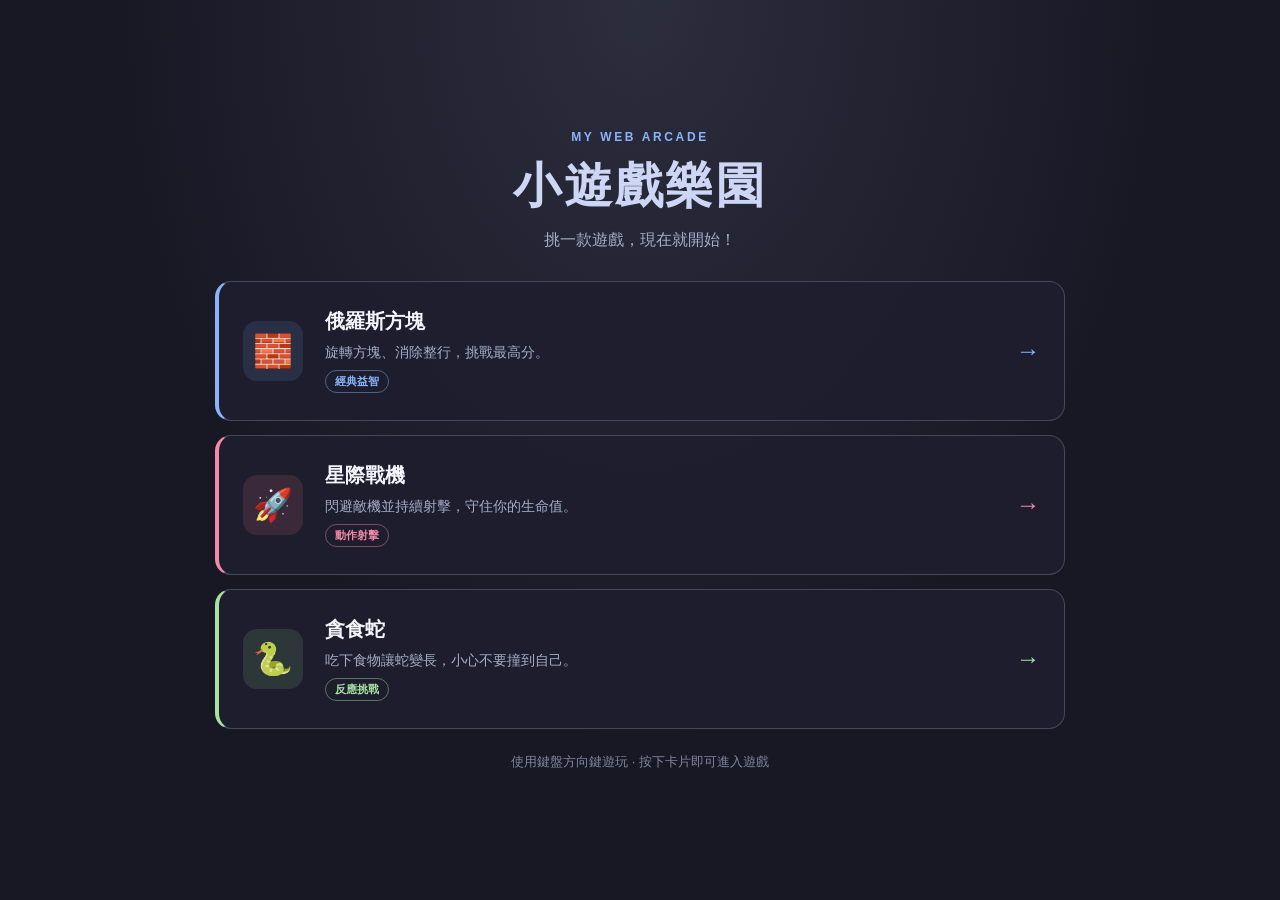
==== commit 5e5b3a82: "new" ====
--- a/index.html
+++ b/index.html
@@ -2,946 +2,52 @@
 <html lang="zh-TW">
 <head>
   <meta charset="UTF-8">
-  <title>俄羅斯方塊 TETRIS - 單人與電腦對決版</title>
-  <style>
-    * {
-      box-sizing: border-box;
-      user-select: none;
-    }
-    body {
-      background-color: #181825;
-      color: #cdd6f4;
-      font-family: 'Segoe UI', Tahoma, Geneva, Verdana, sans-serif;
-      display: flex;
-      flex-direction: column;
-      align-items: center;
-      justify-content: center;
-      min-height: 100vh;
-      margin: 0;
-      padding: 15px;
-    }
-    h1 {
-      margin: 0 0 12px 0;
-      font-size: 26px;
-      letter-spacing: 2px;
-      color: #89b4fa;
-    }
-    .top-bar {
-      display: flex;
-      gap: 12px;
-      align-items: center;
-      margin-bottom: 16px;
-      background-color: #1e1e2e;
-      padding: 10px 18px;
-      border-radius: 10px;
-      border: 1px solid #313244;
-      flex-wrap: wrap;
-      justify-content: center;
-    }
-    select, button {
-      padding: 8px 14px;
-      font-size: 15px;
-      border-radius: 6px;
-      border: 1px solid #585b70;
-      background-color: #313244;
-      color: #cdd6f4;
-      cursor: pointer;
-      font-weight: bold;
-    }
-    select:focus, button:focus {
-      outline: none;
-      border-color: #89b4fa;
-    }
-    button#start-btn {
-      background-color: #89b4fa;
-      color: #11111b;
-      border: none;
-      transition: 0.2s;
-    }
-    button#start-btn:hover {
-      background-color: #b4befe;
-    }
-    .timer-badge {
-      background-color: #11111b;
-      padding: 6px 12px;
-      border-radius: 6px;
-      border: 1px solid #f38ba8;
-      color: #f38ba8;
-      font-weight: bold;
-      font-size: 16px;
-      display: none;
-    }
-    .arena {
-      display: flex;
-      gap: 24px;
-      align-items: flex-start;
-      justify-content: center;
-      flex-wrap: wrap;
-    }
-    .player-zone {
-      display: flex;
-      gap: 14px;
-      background-color: #1e1e2e;
-      padding: 16px;
-      border-radius: 12px;
-      box-shadow: 0 10px 25px rgba(0, 0, 0, 0.45);
-      border: 2px solid #313244;
-      position: relative;
-    }
-    .player-zone.ai-zone {
-      border-color: #45475a;
-    }
-    .zone-header {
-      text-align: center;
-      font-weight: bold;
-      font-size: 16px;
-      margin-bottom: 8px;
-      letter-spacing: 1px;
-    }
-    .human-title { color: #a6e3a1; }
-    .ai-title { color: #f38ba8; }
-    canvas.board {
-      background-color: #11111b;
-      border: 3px solid #585b70;
-      border-radius: 6px;
-      display: block;
-    }
-    .side-panel {
-      display: flex;
-      flex-direction: column;
-      width: 135px;
-      gap: 10px;
-    }
-    .info-box {
-      background-color: #11111b;
-      border: 1px solid #45475a;
-      border-radius: 8px;
-      padding: 10px 8px;
-      text-align: center;
-    }
-    .info-title {
-      font-size: 12px;
-      color: #a6adc8;
-      margin-bottom: 4px;
-    }
-    .info-value {
-      font-size: 20px;
-      font-weight: bold;
-      color: #f9e2af;
-    }
-    canvas.next-box {
-      background-color: #181825;
-      border-radius: 4px;
-      margin: 0 auto;
-      display: block;
-    }
-    .garbage-alert {
-      font-size: 12px;
-      color: #f38ba8;
-      min-height: 18px;
-      text-align: center;
-      font-weight: bold;
-    }
-    .controls {
-      margin-top: 16px;
-      font-size: 13px;
-      color: #a6adc8;
-      text-align: center;
-      line-height: 1.6;
-    }
-    kbd {
-      background-color: #313244;
-      padding: 2px 6px;
-      border-radius: 4px;
-      border: 1px solid #585b70;
-      color: #cdd6f4;
-      font-family: monospace;
-    }
-  </style>
+  <meta name="viewport" content="width=device-width, initial-scale=1">
+  <meta name="theme-color" content="#181825">
+  <title>小遊戲樂園</title>
+  <link rel="stylesheet" href="arcade.css">
 </head>
-<body>
+<body class="portal-page">
+  <main class="portal">
+    <header class="portal-header">
+      <p class="eyebrow">MY WEB ARCADE</p>
+      <h1>小遊戲樂園</h1>
+      <p>挑一款遊戲，現在就開始！</p>
+    </header>
 
-  <h1>俄羅斯方塊 TETRIS</h1>
+    <section class="game-grid" aria-label="選擇遊戲">
+      <a class="game-card tetris-card" href="tetris.html">
+        <span class="game-icon" aria-hidden="true">🧱</span>
+        <span class="game-card-copy">
+          <strong>俄羅斯方塊</strong>
+          <span>旋轉方塊、消除整行，挑戰最高分。</span>
+          <span class="game-tag">經典益智</span>
+        </span>
+        <span class="game-arrow" aria-hidden="true">→</span>
+      </a>
 
-  <div class="top-bar">
-    <label for="game-mode">遊戲模式：</label>
-    <select id="game-mode" onchange="onModeChange()">
-      <option value="battle">⚔️ 電腦對決模式（消行互送干擾）</option>
-      <option value="solo">👤 單人經典無盡模式</option>
-      <option value="blitz">⏱️ 限時 2 分鐘高分競速（vs 電腦）</option>
-    </select>
+      <a class="game-card shooter-card" href="shooter.html">
+        <span class="game-icon" aria-hidden="true">🚀</span>
+        <span class="game-card-copy">
+          <strong>星際戰機</strong>
+          <span>閃避敵機並持續射擊，守住你的生命值。</span>
+          <span class="game-tag">動作射擊</span>
+        </span>
+        <span class="game-arrow" aria-hidden="true">→</span>
+      </a>
 
-    <label for="ai-difficulty" id="diff-label">電腦難度：</label>
-    <select id="ai-difficulty">
-      <option value="easy">簡單（慢速）</option>
-      <option value="normal" selected>普通（均衡）</option>
-      <option value="hard">困難（高速）</option>
-    </select>
+      <a class="game-card snake-card" href="snake.html">
+        <span class="game-icon" aria-hidden="true">🐍</span>
+        <span class="game-card-copy">
+          <strong>貪食蛇</strong>
+          <span>吃下食物讓蛇變長，小心不要撞到自己。</span>
+          <span class="game-tag">反應挑戰</span>
+        </span>
+        <span class="game-arrow" aria-hidden="true">→</span>
+      </a>
+    </section>
 
-    <div class="timer-badge" id="blitz-timer">剩餘時間：120s</div>
-
-    <button id="start-btn" onclick="startGame()">開始遊戲</button>
-  </div>
-
-  <div class="arena">
-    <!-- 玩家區域 -->
-    <div class="player-zone">
-      <div>
-        <div class="zone-header human-title">玩家 (YOU)</div>
-        <canvas id="player-board" class="board" width="260" height="520"></canvas>
-      </div>
-      <div class="side-panel">
-        <div class="info-box">
-          <div class="info-title">下一個方塊</div>
-          <canvas id="player-next" class="next-box" width="100" height="100"></canvas>
-        </div>
-        <div class="info-box">
-          <div class="info-title">分數 SCORE</div>
-          <div class="info-value" id="player-score">0</div>
-        </div>
-        <div class="info-box">
-          <div class="info-title">消除行數</div>
-          <div class="info-value" id="player-lines" style="color: #a6e3a1;">0</div>
-        </div>
-        <div class="info-box">
-          <div class="info-title">速度等級</div>
-          <div class="info-value" id="player-level" style="color: #89b4fa;">1</div>
-        </div>
-        <div class="info-box">
-          <div class="info-title">目前朝向</div>
-          <div class="info-value" id="player-dir" style="font-size: 16px; color: #cba6f7;">0° (上)</div>
-        </div>
-        <div class="garbage-alert" id="player-alert"></div>
-      </div>
-    </div>
-
-    <!-- 電腦對手區域 -->
-    <div class="player-zone ai-zone" id="ai-container">
-      <div>
-        <div class="zone-header ai-title">電腦對手 (CPU)</div>
-        <canvas id="ai-board" class="board" width="260" height="520"></canvas>
-      </div>
-      <div class="side-panel">
-        <div class="info-box">
-          <div class="info-title">電腦下一個</div>
-          <canvas id="ai-next" class="next-box" width="100" height="100"></canvas>
-        </div>
-        <div class="info-box">
-          <div class="info-title">電腦分數</div>
-          <div class="info-value" id="ai-score">0</div>
-        </div>
-        <div class="info-box">
-          <div class="info-title">電腦消行</div>
-          <div class="info-value" id="ai-lines" style="color: #a6e3a1;">0</div>
-        </div>
-        <div class="info-box">
-          <div class="info-title">速度等級</div>
-          <div class="info-value" id="ai-level" style="color: #f38ba8;">1</div>
-        </div>
-        <div class="garbage-alert" id="ai-alert"></div>
-      </div>
-    </div>
-  </div>
-
-  <div class="controls">
-    操作說明：<kbd>←</kbd> <kbd>→</kbd> 左右移動 ｜ <kbd>↑</kbd> 向右順時針旋轉 90°（四方向循環） ｜ <kbd>↓</kbd> 加速下落 ｜ <kbd>空白鍵</kbd> 直接落底
-  </div>
-
-  <script>
-    const COLS = 10;
-    const ROWS = 20;
-    const BLOCK_SIZE = 26;
-
-    // 7種標準方塊（採用標準方陣，確保向右90度四方向旋轉中心精準穩定）
-    const SHAPES = [
-      [],
-      // 1: I (青色 - 4x4 矩陣)
-      [
-        [0, 0, 0, 0],
-        [1, 1, 1, 1],
-        [0, 0, 0, 0],
-        [0, 0, 0, 0]
-      ],
-      // 2: J (藍色 - 3x3 矩陣)
-      [
-        [2, 0, 0],
-        [2, 2, 2],
-        [0, 0, 0]
-      ],
-      // 3: L (橘色 - 3x3 矩陣)
-      [
-        [0, 0, 3],
-        [3, 3, 3],
-        [0, 0, 0]
-      ],
-      // 4: O (黃色 - 2x2 矩陣)
-      [
-        [4, 4],
-        [4, 4]
-      ],
-      // 5: S (綠色 - 3x3 矩陣)
-      [
-        [0, 5, 5],
-        [5, 5, 0],
-        [0, 0, 0]
-      ],
-      // 6: T (紫色 - 3x3 矩陣)
-      [
-        [0, 6, 0],
-        [6, 6, 6],
-        [0, 0, 0]
-      ],
-      // 7: Z (紅色 - 3x3 矩陣)
-      [
-        [7, 7, 0],
-        [0, 7, 7],
-        [0, 0, 0]
-      ]
-    ];
-
-    const COLORS = [
-      null,
-      '#00f0f0', // 1: I - 青色
-      '#3b82f6', // 2: J - 藍色
-      '#f97316', // 3: L - 橘色
-      '#eab308', // 4: O - 黃色
-      '#22c55e', // 5: S - 綠色
-      '#a855f7', // 6: T - 紫色
-      '#ef4444', // 7: Z - 紅色
-      '#6c7086'  // 8: 干擾垃圾行 - 灰色
-    ];
-
-    const DIR_LABELS = ['0° (上)', '90° (右)', '180° (下)', '270° (左)'];
-
-    // 順時針向右旋轉 90 度（矩陣轉置後每列反轉）
-    function rotateRight90(matrix) {
-      const N = matrix.length;
-      const result = Array.from({ length: N }, () => Array(N).fill(0));
-      for (let y = 0; y < N; y++) {
-        for (let x = 0; x < N; x++) {
-          result[x][N - 1 - y] = matrix[y][x];
-        }
-      }
-      return result;
-    }
-
-    function cloneMatrix(matrix) {
-      return matrix.map(row => [...row]);
-    }
-
-    function randomPiece() {
-      const id = Math.floor(Math.random() * 7) + 1;
-      return cloneMatrix(SHAPES[id]);
-    }
-
-    // 遊戲實例類別（同時用於玩家與電腦對手）
-    class TetrisInstance {
-      constructor(isAI, boardCanvasId, nextCanvasId, prefix) {
-        this.isAI = isAI;
-        this.canvas = document.getElementById(boardCanvasId);
-        this.ctx = this.canvas.getContext('2d');
-        this.nextCanvas = document.getElementById(nextCanvasId);
-        this.nextCtx = this.nextCanvas.getContext('2d');
-        this.prefix = prefix;
-
-        this.board = this.createBoard();
-        this.score = 0;
-        this.lines = 0;
-        this.level = 1;
-        this.dropInterval = 1000;
-        this.dropCounter = 0;
-        this.timeSpeedCounter = 0;
-        this.isOver = false;
-        this.opponent = null;
-
-        this.piece = {
-          pos: { x: 0, y: 0 },
-          matrix: null,
-          rotationIndex: 0 // 0, 1, 2, 3 代表四個方向
-        };
-        this.nextMatrix = null;
-
-        // AI 專用狀態
-        this.aiTargetX = 0;
-        this.aiTargetRot = 0;
-        this.aiActionTimer = 0;
-        this.aiMoveDelay = 140;
-      }
-
-      createBoard() {
-        return Array.from({ length: ROWS }, () => Array(COLS).fill(0));
-      }
-
-      reset() {
-        this.board = this.createBoard();
-        this.score = 0;
-        this.lines = 0;
-        this.level = 1;
-        this.dropInterval = 1000;
-        this.dropCounter = 0;
-        this.timeSpeedCounter = 0;
-        this.isOver = false;
-        this.nextMatrix = randomPiece();
-        this.setAlert('');
-        this.spawnPiece();
-        this.updateUI();
-        this.draw();
-      }
-
-      setAlert(msg) {
-        const el = document.getElementById(`${this.prefix}-alert`);
-        if (el) el.textContent = msg;
-      }
-
-      spawnPiece() {
-        this.piece.matrix = this.nextMatrix || randomPiece();
-        this.nextMatrix = randomPiece();
-        this.piece.rotationIndex = 0;
-        this.piece.pos.y = 0;
-        this.piece.pos.x = Math.floor(COLS / 2) - Math.floor(this.piece.matrix.length / 2);
-        this.drawNext();
-        this.updateDirectionUI();
-
-        if (this.collide(this.board, this.piece.matrix, this.piece.pos)) {
-          if (currentMode === 'blitz' && blitzTimeLeft > 0) {
-            // 限時競速模式：堆滿時清空棋盤並扣 300 分繼續比賽
-            this.board = this.createBoard();
-            this.score = Math.max(0, this.score - 300);
-            this.setAlert('觸頂重置！-300分');
-            setTimeout(() => this.setAlert(''), 2000);
-            this.updateUI();
-          } else {
-            this.isOver = true;
-            checkMatchEnd();
-          }
-          return;
-        }
-
-        if (this.isAI) {
-          this.computeBestAIMove();
-        }
-      }
-
-      collide(board, matrix, pos) {
-        for (let y = 0; y < matrix.length; y++) {
-          for (let x = 0; x < matrix[y].length; x++) {
-            if (matrix[y][x] !== 0) {
-              const boardY = y + pos.y;
-              const boardX = x + pos.x;
-              if (
-                boardX < 0 ||
-                boardX >= COLS ||
-                boardY >= ROWS ||
-                (boardY >= 0 && board[boardY][boardX] !== 0)
-              ) {
-                return true;
-              }
-            }
-          }
-        }
-        return false;
-      }
-
-      // 統一向右順時針旋轉 90 度（四方向循環）
-      rotateClockwise() {
-        if (this.isOver) return;
-        const originalMatrix = this.piece.matrix;
-        const originalX = this.piece.pos.x;
-        const rotated = rotateRight90(this.piece.matrix);
-
-        // 牆壁踢回測試偏移量 (Wall Kick)
-        const kicks = [0, -1, 1, -2, 2];
-        for (let offset of kicks) {
-          const testPos = { x: originalX + offset, y: this.piece.pos.y };
-          if (!this.collide(this.board, rotated, testPos)) {
-            this.piece.matrix = rotated;
-            this.piece.pos.x = testPos.x;
-            this.piece.rotationIndex = (this.piece.rotationIndex + 1) % 4;
-            this.updateDirectionUI();
-            return;
-          }
-        }
-        // 若完全卡死則維持原狀
-        this.piece.matrix = originalMatrix;
-        this.piece.pos.x = originalX;
-      }
-
-      move(dir) {
-        if (this.isOver) return;
-        const testPos = { x: this.piece.pos.x + dir, y: this.piece.pos.y };
-        if (!this.collide(this.board, this.piece.matrix, testPos)) {
-          this.piece.pos.x += dir;
-        }
-      }
-
-      drop() {
-        if (this.isOver) return;
-        const testPos = { x: this.piece.pos.x, y: this.piece.pos.y + 1 };
-        if (!this.collide(this.board, this.piece.matrix, testPos)) {
-          this.piece.pos.y++;
-        } else {
-          this.merge();
-          this.sweep();
-          this.spawnPiece();
-        }
-        this.dropCounter = 0;
-      }
-
-      hardDrop() {
-        if (this.isOver) return;
-        while (!this.collide(this.board, this.piece.matrix, { x: this.piece.pos.x, y: this.piece.pos.y + 1 })) {
-          this.piece.pos.y++;
-          this.score += 2;
-        }
-        this.merge();
-        this.sweep();
-        this.updateUI();
-        this.spawnPiece();
-        this.dropCounter = 0;
-      }
-
-      merge() {
-        this.piece.matrix.forEach((row, y) => {
-          row.forEach((val, x) => {
-            if (val !== 0 && y + this.piece.pos.y >= 0) {
-              this.board[y + this.piece.pos.y][x + this.piece.pos.x] = val;
-            }
-          });
-        });
-      }
-
-      sweep() {
-        let cleared = 0;
-        for (let y = ROWS - 1; y >= 0; y--) {
-          if (this.board[y].every(cell => cell !== 0)) {
-            const emptyRow = this.board.splice(y, 1)[0].fill(0);
-            this.board.unshift(emptyRow);
-            y++;
-            cleared++;
-          }
-        }
-
-        if (cleared > 0) {
-          const points = [0, 100, 300, 500, 800];
-          this.score += points[cleared] * this.level;
-          this.lines += cleared;
-
-          // 每消除 4 行升一級，加快下落速度
-          const newLevel = Math.floor(this.lines / 4) + 1;
-          if (newLevel > this.level) {
-            this.level = newLevel;
-            this.updateSpeed();
-          }
-
-          // 對決模式：一次消除 2 行以上，向對手底部送出干擾行
-          if (currentMode === 'battle' && this.opponent && !this.opponent.isOver && cleared >= 2) {
-            const garbageCount = cleared === 4 ? 3 : cleared - 1;
-            this.opponent.receiveGarbage(garbageCount);
-            this.setAlert(`送出 ${garbageCount} 行攻擊！`);
-            setTimeout(() => this.setAlert(''), 1800);
-          }
-
-          this.updateUI();
-        }
-      }
-
-      // 接收對手的干擾垃圾行（底部推入灰色方塊，隨機留 1 格缺口）
-      receiveGarbage(count) {
-        if (this.isOver) return;
-        const hole = Math.floor(Math.random() * COLS);
-        for (let i = 0; i < count; i++) {
-          this.board.shift();
-          const garbageRow = Array(COLS).fill(8);
-          garbageRow[hole] = 0;
-          this.board.push(garbageRow);
-        }
-        // 避免目前方塊被頂入方塊重疊
-        while (this.collide(this.board, this.piece.matrix, this.piece.pos) && this.piece.pos.y > 0) {
-          this.piece.pos.y--;
-        }
-        this.setAlert(`受到 ${count} 行干擾！`);
-        setTimeout(() => this.setAlert(''), 1800);
-      }
-
-      updateSpeed() {
-        this.dropInterval = Math.max(110, 1000 - (this.level - 1) * 95);
-      }
-
-      updateDirectionUI() {
-        if (!this.isAI) {
-          const dirEl = document.getElementById('player-dir');
-          if (dirEl) dirEl.textContent = DIR_LABELS[this.piece.rotationIndex];
-        }
-      }
-
-      updateUI() {
-        document.getElementById(`${this.prefix}-score`).textContent = this.score;
-        document.getElementById(`${this.prefix}-lines`).textContent = this.lines;
-        document.getElementById(`${this.prefix}-level`).textContent = this.level;
-      }
-
-      // ================= 電腦 AI 決策演算法 =================
-      computeBestAIMove() {
-        let bestScore = -Infinity;
-        let bestX = this.piece.pos.x;
-        let bestRot = 0;
-
-        let testMatrix = cloneMatrix(this.piece.matrix);
-
-        // 測試 4 個向右旋轉方向 (0, 1, 2, 3)
-        for (let rot = 0; rot < 4; rot++) {
-          for (let x = -2; x < COLS + 1; x++) {
-            let y = 0;
-            if (this.collide(this.board, testMatrix, { x, y })) continue;
-
-            // 模擬落到底部
-            while (!this.collide(this.board, testMatrix, { x, y: y + 1 })) {
-              y++;
-            }
-
-            const evalScore = this.evaluateBoard(this.board, testMatrix, x, y);
-            if (evalScore > bestScore) {
-              bestScore = evalScore;
-              bestX = x;
-              bestRot = rot;
-            }
-          }
-          testMatrix = rotateRight90(testMatrix);
-        }
-
-        this.aiTargetX = bestX;
-        this.aiTargetRot = bestRot;
-      }
-
-      evaluateBoard(baseBoard, matrix, offsetX, offsetY) {
-        const simBoard = baseBoard.map(r => [...r]);
-        for (let y = 0; y < matrix.length; y++) {
-          for (let x = 0; x < matrix[y].length; x++) {
-            if (matrix[y][x] !== 0 && y + offsetY >= 0) {
-              simBoard[y + offsetY][x + offsetX] = matrix[y][x];
-            }
-          }
-        }
-
-        let completeLines = 0;
-        for (let y = 0; y < ROWS; y++) {
-          if (simBoard[y].every(c => c !== 0)) completeLines++;
-        }
-
-        let heights = Array(COLS).fill(0);
-        let holes = 0;
-        for (let x = 0; x < COLS; x++) {
-          let blockFound = false;
-          for (let y = 0; y < ROWS; y++) {
-            if (simBoard[y][x] !== 0) {
-              if (!blockFound) {
-                heights[x] = ROWS - y;
-                blockFound = true;
-              }
-            } else if (blockFound) {
-              holes++;
-            }
-          }
-        }
-
-        const aggregateHeight = heights.reduce((a, b) => a + b, 0);
-        let bumpiness = 0;
-        for (let x = 0; x < COLS - 1; x++) {
-          bumpiness += Math.abs(heights[x] - heights[x + 1]);
-        }
-
-        // 經典 AI 權重評分公式
-        return (
-          completeLines * 0.85 -
-          aggregateHeight * 0.51 -
-          holes * 0.45 -
-          bumpiness * 0.18
-        );
-      }
-
-      stepAI(deltaTime) {
-        if (!this.isAI || this.isOver) return;
-        this.aiActionTimer += deltaTime;
-        if (this.aiActionTimer < this.aiMoveDelay) return;
-        this.aiActionTimer = 0;
-
-        // 1. 先調整到目標旋轉方向（向右90度）
-        if (this.piece.rotationIndex !== this.aiTargetRot) {
-          this.rotateClockwise();
-          return;
-        }
-        // 2. 再水平移動到目標 X 座標
-        if (this.piece.pos.x < this.aiTargetX) {
-          this.move(1);
-          return;
-        } else if (this.piece.pos.x > this.aiTargetX) {
-          this.move(-1);
-          return;
-        }
-        // 3. 對準位置後加速落底
-        this.hardDrop();
-      }
-
-      // ================= 畫面繪製 =================
-      drawBlock(ctx, x, y, color, size = BLOCK_SIZE) {
-        ctx.fillStyle = color;
-        ctx.fillRect(x * size, y * size, size, size);
-
-        ctx.strokeStyle = 'rgba(255, 255, 255, 0.35)';
-        ctx.lineWidth = 2;
-        ctx.strokeRect(x * size + 1, y * size + 1, size - 2, size - 2);
-
-        ctx.strokeStyle = '#11111b';
-        ctx.lineWidth = 1;
-        ctx.strokeRect(x * size, y * size, size, size);
-      }
-
-      drawMatrix(ctx, matrix, offset, size = BLOCK_SIZE) {
-        matrix.forEach((row, y) => {
-          row.forEach((val, x) => {
-            if (val !== 0 && y + offset.y >= 0) {
-              this.drawBlock(ctx, x + offset.x, y + offset.y, COLORS[val], size);
-            }
-          });
-        });
-      }
-
-      drawNext() {
-        this.nextCtx.fillStyle = '#181825';
-        this.nextCtx.fillRect(0, 0, this.nextCanvas.width, this.nextCanvas.height);
-        if (!this.nextMatrix) return;
-
-        // 計算實際非空邊界以置中預覽
-        let minX = 4, maxX = 0, minY = 4, maxY = 0;
-        this.nextMatrix.forEach((row, y) => {
-          row.forEach((val, x) => {
-            if (val !== 0) {
-              minX = Math.min(minX, x);
-              maxX = Math.max(maxX, x);
-              minY = Math.min(minY, y);
-              maxY = Math.max(maxY, y);
-            }
-          });
-        });
-
-        const size = 20;
-        const pieceW = maxX - minX + 1;
-        const pieceH = maxY - minY + 1;
-        const offsetX = (this.nextCanvas.width / size - pieceW) / 2 - minX;
-        const offsetY = (this.nextCanvas.height / size - pieceH) / 2 - minY;
-        this.drawMatrix(this.nextCtx, this.nextMatrix, { x: offsetX, y: offsetY }, size);
-      }
-
-      drawOverlay(title, subtitle, color) {
-        this.ctx.fillStyle = 'rgba(17, 17, 27, 0.85)';
-        this.ctx.fillRect(0, this.canvas.height / 2 - 48, this.canvas.width, 96);
-        this.ctx.fillStyle = color;
-        this.ctx.font = 'bold 26px sans-serif';
-        this.ctx.textAlign = 'center';
-        this.ctx.fillText(title, this.canvas.width / 2, this.canvas.height / 2 - 6);
-        this.ctx.fillStyle = '#cdd6f4';
-        this.ctx.font = '15px sans-serif';
-        this.ctx.fillText(subtitle, this.canvas.width / 2, this.canvas.height / 2 + 24);
-      }
-
-      draw() {
-        this.ctx.fillStyle = '#11111b';
-        this.ctx.fillRect(0, 0, this.canvas.width, this.canvas.height);
-
-        this.ctx.strokeStyle = '#1e1e2e';
-        this.ctx.lineWidth = 1;
-        for (let r = 0; r < ROWS; r++) {
-          for (let c = 0; c < COLS; c++) {
-            this.ctx.strokeRect(c * BLOCK_SIZE, r * BLOCK_SIZE, BLOCK_SIZE, BLOCK_SIZE);
-          }
-        }
-
-        this.drawMatrix(this.ctx, this.board, { x: 0, y: 0 });
-        if (this.piece.matrix && !this.isOver) {
-          this.drawMatrix(this.ctx, this.piece.matrix, this.piece.pos);
-        }
-      }
-    }
-
-    // ================= 全局遊戲控制 =================
-    const human = new TetrisInstance(false, 'player-board', 'player-next', 'player');
-    const cpu = new TetrisInstance(true, 'ai-board', 'ai-next', 'ai');
-    human.opponent = cpu;
-    cpu.opponent = human;
-
-    let currentMode = 'battle';
-    let isMatchRunning = false;
-    let lastTime = 0;
-    let animationId = null;
-    let blitzTimeLeft = 120;
-    let blitzAccumulator = 0;
-
-    function onModeChange() {
-      currentMode = document.getElementById('game-mode').value;
-      const aiContainer = document.getElementById('ai-container');
-      const diffSelect = document.getElementById('ai-difficulty');
-      const diffLabel = document.getElementById('diff-label');
-      const timerBadge = document.getElementById('blitz-timer');
-
-      if (currentMode === 'solo') {
-        aiContainer.style.display = 'none';
-        diffSelect.style.display = 'none';
-        diffLabel.style.display = 'none';
-        timerBadge.style.display = 'none';
-      } else {
-        aiContainer.style.display = 'flex';
-        diffSelect.style.display = 'inline-block';
-        diffLabel.style.display = 'inline-block';
-        timerBadge.style.display = currentMode === 'blitz' ? 'inline-block' : 'none';
-      }
-    }
-
-    function checkMatchEnd() {
-      if (currentMode === 'solo' && human.isOver) {
-        isMatchRunning = false;
-        human.draw();
-        human.drawOverlay('GAME OVER', `最終得分：${human.score}`, '#f38ba8');
-        document.getElementById('start-btn').textContent = '重新開始';
-      } else if (currentMode === 'battle' && (human.isOver || cpu.isOver)) {
-        isMatchRunning = false;
-        human.draw();
-        cpu.draw();
-        if (human.isOver) {
-          human.drawOverlay('YOU LOSE', '電腦獲勝！', '#f38ba8');
-          cpu.drawOverlay('WINNER!', '電腦勝利', '#a6e3a1');
-        } else {
-          human.drawOverlay('YOU WIN!', '擊敗電腦對手！', '#a6e3a1');
-          cpu.drawOverlay('K.O.', '電腦堆滿失敗', '#f38ba8');
-        }
-        document.getElementById('start-btn').textContent = '再戰一場';
-      }
-    }
-
-    function finishBlitzMatch() {
-      isMatchRunning = false;
-      human.isOver = true;
-      cpu.isOver = true;
-      human.draw();
-      cpu.draw();
-
-      if (human.score > cpu.score) {
-        human.drawOverlay('TIME UP - 獲勝！', `${human.score} vs ${cpu.score}`, '#a6e3a1');
-        cpu.drawOverlay('惜敗', `${cpu.score} 分`, '#f38ba8');
-      } else if (human.score < cpu.score) {
-        human.drawOverlay('TIME UP - 落敗', `${human.score} vs ${cpu.score}`, '#f38ba8');
-        cpu.drawOverlay('獲勝！', `${cpu.score} 分`, '#a6e3a1');
-      } else {
-        human.drawOverlay('平手 DRAW', `${human.score} 分`, '#f9e2af');
-        cpu.drawOverlay('平手 DRAW', `${cpu.score} 分`, '#f9e2af');
-      }
-      document.getElementById('start-btn').textContent = '重新挑戰';
-    }
-
-    function gameLoop(time = 0) {
-      if (!isMatchRunning) return;
-
-      const deltaTime = time - lastTime;
-      lastTime = time;
-
-      // 限時競速倒數計時
-      if (currentMode === 'blitz') {
-        blitzAccumulator += deltaTime;
-        if (blitzAccumulator >= 1000) {
-          blitzTimeLeft--;
-          blitzAccumulator -= 1000;
-          document.getElementById('blitz-timer').textContent = `剩餘時間：${blitzTimeLeft}s`;
-          if (blitzTimeLeft <= 0) {
-            finishBlitzMatch();
-            return;
-          }
-        }
-      }
-
-      // 更新玩家
-      if (!human.isOver) {
-        human.dropCounter += deltaTime;
-        human.timeSpeedCounter += deltaTime;
-        if (human.timeSpeedCounter > 18000) {
-          human.dropInterval = Math.max(110, human.dropInterval - 35);
-          human.timeSpeedCounter = 0;
-        }
-        if (human.dropCounter > human.dropInterval) {
-          human.drop();
-        }
-        human.draw();
-      }
-
-      // 更新電腦 AI（非單人模式時）
-      if (currentMode !== 'solo' && !cpu.isOver) {
-        cpu.dropCounter += deltaTime;
-        cpu.timeSpeedCounter += deltaTime;
-        if (cpu.timeSpeedCounter > 18000) {
-          cpu.dropInterval = Math.max(110, cpu.dropInterval - 35);
-          cpu.timeSpeedCounter = 0;
-        }
-        cpu.stepAI(deltaTime);
-        if (cpu.dropCounter > cpu.dropInterval) {
-          cpu.drop();
-        }
-        cpu.draw();
-      }
-
-      animationId = requestAnimationFrame(gameLoop);
-    }
-
-    function startGame() {
-      if (animationId) cancelAnimationFrame(animationId);
-
-      onModeChange();
-
-      // 設定 AI 反應速度
-      const diff = document.getElementById('ai-difficulty').value;
-      if (diff === 'easy') cpu.aiMoveDelay = 280;
-      else if (diff === 'normal') cpu.aiMoveDelay = 140;
-      else cpu.aiMoveDelay = 65;
-
-      blitzTimeLeft = 120;
-      blitzAccumulator = 0;
-      document.getElementById('blitz-timer').textContent = '剩餘時間：120s';
-
-      human.reset();
-      if (currentMode !== 'solo') {
-        cpu.reset();
-      }
-
-      isMatchRunning = true;
-      lastTime = performance.now();
-      document.getElementById('start-btn').textContent = '重新開始';
-      gameLoop(lastTime);
-    }
-
-    // 鍵盤操作監聽
-    document.addEventListener('keydown', e => {
-      if (!isMatchRunning || human.isOver) return;
-
-      if (['ArrowLeft', 'ArrowRight', 'ArrowDown', 'ArrowUp', 'Space'].includes(e.code)) {
-        e.preventDefault();
-      }
-
-      if (e.code === 'ArrowLeft') {
-        human.move(-1);
-      } else if (e.code === 'ArrowRight') {
-        human.move(1);
-      } else if (e.code === 'ArrowDown') {
-        human.drop();
-        human.score += 1;
-        human.updateUI();
-      } else if (e.code === 'ArrowUp') {
-        human.rotateClockwise(); // 向右順時針旋轉 90 度
-      } else if (e.code === 'Space') {
-        human.hardDrop();
-      }
-      human.draw();
-    });
-
-    // 初始畫面繪製
-    human.draw();
-    cpu.draw();
-  </script>
+    <footer class="portal-footer">使用鍵盤方向鍵遊玩 · 按下卡片即可進入遊戲</footer>
+  </main>
 </body>
-</html>+</html>
--- a/arcade.css
+++ b/arcade.css
@@ -0,0 +1,299 @@
+:root {
+  color-scheme: dark;
+  font-family: "Segoe UI", Tahoma, Geneva, Verdana, sans-serif;
+  color: #cdd6f4;
+  background: #181825;
+}
+
+* {
+  box-sizing: border-box;
+}
+
+body {
+  min-width: 320px;
+  min-height: 100vh;
+  margin: 0;
+  background:
+    radial-gradient(ellipse at 50% 0, rgba(69, 71, 90, 0.45), transparent 58%),
+    #181825;
+}
+
+a {
+  color: inherit;
+}
+
+.portal-page {
+  display: grid;
+  place-items: center;
+  padding: 36px 20px;
+}
+
+.portal {
+  width: min(100%, 850px);
+}
+
+.portal-header {
+  margin-bottom: 30px;
+  text-align: center;
+}
+
+.portal-header .eyebrow {
+  margin: 0 0 10px;
+  color: #89b4fa;
+  font-size: 12px;
+  font-weight: 800;
+  letter-spacing: 0.22em;
+}
+
+.portal-header h1 {
+  margin: 0;
+  color: #cdd6f4;
+  font-size: clamp(32px, 7vw, 48px);
+  letter-spacing: 0.06em;
+}
+
+.portal-header > p:last-child {
+  margin: 12px 0 0;
+  color: #a6adc8;
+}
+
+.game-grid {
+  display: grid;
+  gap: 14px;
+}
+
+.game-card {
+  --accent: #89b4fa;
+  display: grid;
+  grid-template-columns: 64px minmax(0, 1fr) 24px;
+  align-items: center;
+  gap: 18px;
+  min-height: 140px;
+  padding: 22px 24px;
+  border: 1px solid #45475a;
+  border-left: 4px solid var(--accent);
+  border-radius: 16px;
+  background: rgba(30, 30, 46, 0.92);
+  text-decoration: none;
+  transition: transform 160ms ease, border-color 160ms ease, background 160ms ease;
+}
+
+.game-card:hover,
+.game-card:focus-visible {
+  transform: translateY(-3px);
+  border-color: var(--accent);
+  background: #242438;
+  outline: none;
+}
+
+.tetris-card {
+  --accent: #89b4fa;
+}
+
+.shooter-card {
+  --accent: #f38ba8;
+}
+
+.snake-card {
+  --accent: #a6e3a1;
+}
+
+.game-icon {
+  display: grid;
+  width: 60px;
+  height: 60px;
+  place-items: center;
+  border-radius: 14px;
+  background: color-mix(in srgb, var(--accent) 15%, #181825);
+  font-size: 32px;
+}
+
+.game-card-copy {
+  display: flex;
+  flex-direction: column;
+  align-items: flex-start;
+  gap: 7px;
+}
+
+.game-card-copy strong {
+  color: #f2f3fb;
+  font-size: 20px;
+}
+
+.game-card-copy > span:nth-child(2) {
+  color: #a6adc8;
+  font-size: 14px;
+  line-height: 1.5;
+}
+
+.game-tag {
+  padding: 3px 9px;
+  border: 1px solid color-mix(in srgb, var(--accent) 45%, transparent);
+  border-radius: 999px;
+  color: var(--accent);
+  font-size: 11px;
+  font-weight: 700;
+}
+
+.game-arrow {
+  color: var(--accent);
+  font-size: 24px;
+}
+
+.portal-footer {
+  margin-top: 24px;
+  color: #7f849c;
+  font-size: 13px;
+  text-align: center;
+}
+
+.arcade-page {
+  display: flex;
+  flex-direction: column;
+  align-items: center;
+  gap: 16px;
+  padding: 24px 16px 36px;
+}
+
+.arcade-header {
+  width: min(100%, 560px);
+  text-align: center;
+}
+
+.arcade-header h1 {
+  margin: 8px 0;
+  color: #89b4fa;
+  font-size: clamp(26px, 6vw, 36px);
+}
+
+.arcade-header p {
+  margin: 0;
+  color: #a6adc8;
+  line-height: 1.6;
+}
+
+.arcade-back {
+  color: #a6adc8;
+  font-size: 14px;
+  text-decoration: none;
+}
+
+.arcade-back:hover,
+.arcade-back:focus-visible {
+  color: #89b4fa;
+}
+
+.arcade-panel {
+  width: min(100%, 560px);
+  padding: 18px;
+  border: 1px solid #313244;
+  border-radius: 16px;
+  background: #1e1e2e;
+  box-shadow: 0 12px 35px rgba(0, 0, 0, 0.3);
+}
+
+.arcade-stats {
+  display: flex;
+  justify-content: center;
+  gap: 28px;
+  margin: 0 0 14px;
+}
+
+.arcade-stat {
+  color: #a6adc8;
+  font-size: 13px;
+  text-align: center;
+}
+
+.arcade-stat strong {
+  display: block;
+  margin-top: 3px;
+  color: #f9e2af;
+  font-size: 21px;
+}
+
+.arcade-canvas {
+  display: block;
+  width: min(100%, 480px);
+  height: auto;
+  margin: 0 auto;
+  border: 2px solid #45475a;
+  border-radius: 8px;
+  background: #11111b;
+  touch-action: none;
+}
+
+.arcade-actions {
+  display: flex;
+  flex-wrap: wrap;
+  justify-content: center;
+  gap: 10px;
+  margin-top: 16px;
+}
+
+.arcade-button {
+  padding: 10px 18px;
+  border: 0;
+  border-radius: 8px;
+  background: #89b4fa;
+  color: #11111b;
+  cursor: pointer;
+  font: inherit;
+  font-weight: 800;
+}
+
+.arcade-button:hover,
+.arcade-button:focus-visible {
+  background: #b4befe;
+  outline: 2px solid #cdd6f4;
+  outline-offset: 2px;
+}
+
+.arcade-help {
+  margin: 14px 0 0;
+  color: #a6adc8;
+  font-size: 13px;
+  line-height: 1.6;
+  text-align: center;
+}
+
+.game-message {
+  min-height: 22px;
+  margin: 10px 0 0;
+  color: #f9e2af;
+  text-align: center;
+}
+
+.game-home-link {
+  color: #a6adc8;
+  font-size: 14px;
+  text-decoration: none;
+}
+
+.game-home-link:hover,
+.game-home-link:focus-visible {
+  color: #89b4fa;
+}
+
+@media (max-width: 520px) {
+  .game-card {
+    grid-template-columns: 48px minmax(0, 1fr) 18px;
+    gap: 13px;
+    min-height: 126px;
+    padding: 16px;
+  }
+
+  .game-icon {
+    width: 48px;
+    height: 48px;
+    font-size: 26px;
+  }
+
+  .game-card-copy strong {
+    font-size: 17px;
+  }
+
+  .arcade-panel {
+    padding: 12px;
+  }
+}
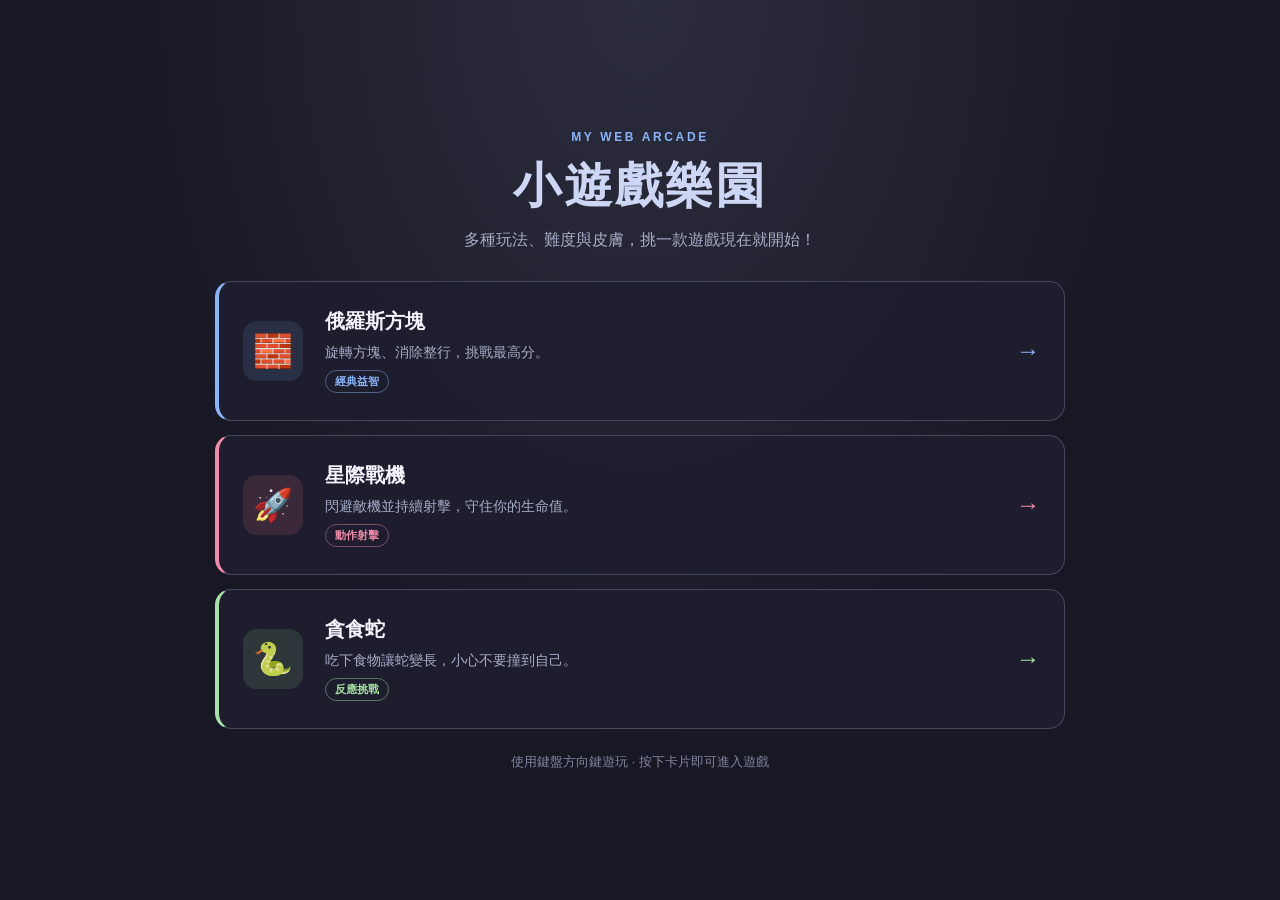
==== commit 7bd8624d: "123" ====
--- a/index.html
+++ b/index.html
@@ -12,7 +12,7 @@
     <header class="portal-header">
       <p class="eyebrow">MY WEB ARCADE</p>
       <h1>小遊戲樂園</h1>
-      <p>挑一款遊戲，現在就開始！</p>
+      <p>多種玩法、難度與皮膚，挑一款遊戲現在就開始！</p>
     </header>
 
     <section class="game-grid" aria-label="選擇遊戲">
--- a/arcade.css
+++ b/arcade.css
@@ -3,6 +3,10 @@
   font-family: "Segoe UI", Tahoma, Geneva, Verdana, sans-serif;
   color: #cdd6f4;
   background: #181825;
+  --arcade-accent: #89b4fa;
+  --arcade-player: #89b4fa;
+  --arcade-enemy: #f38ba8;
+  --arcade-food: #f9e2af;
 }
 
 * {
@@ -162,7 +166,7 @@
 
 .arcade-header h1 {
   margin: 8px 0;
-  color: #89b4fa;
+  color: var(--arcade-accent);
   font-size: clamp(26px, 6vw, 36px);
 }
 
@@ -180,7 +184,7 @@
 
 .arcade-back:hover,
 .arcade-back:focus-visible {
-  color: #89b4fa;
+  color: var(--arcade-accent);
 }
 
 .arcade-panel {
@@ -235,7 +239,7 @@
   padding: 10px 18px;
   border: 0;
   border-radius: 8px;
-  background: #89b4fa;
+  background: var(--arcade-accent);
   color: #11111b;
   cursor: pointer;
   font: inherit;
@@ -244,7 +248,7 @@
 
 .arcade-button:hover,
 .arcade-button:focus-visible {
-  background: #b4befe;
+  filter: brightness(1.12);
   outline: 2px solid #cdd6f4;
   outline-offset: 2px;
 }
@@ -273,6 +277,104 @@
 .game-home-link:hover,
 .game-home-link:focus-visible {
   color: #89b4fa;
+}
+
+.arcade-settings {
+  display: flex;
+  flex-wrap: wrap;
+  justify-content: center;
+  align-items: end;
+  gap: 12px;
+  margin: 0 0 16px;
+}
+
+.arcade-settings label {
+  display: flex;
+  flex-direction: column;
+  gap: 5px;
+  color: #a6adc8;
+  font-size: 12px;
+}
+
+.arcade-settings select {
+  min-width: 112px;
+  padding: 8px 10px;
+  border: 1px solid #45475a;
+  border-radius: 7px;
+  background: #11111b;
+  color: #cdd6f4;
+  font: inherit;
+}
+
+.arcade-settings .sound-setting {
+  flex-direction: row;
+  align-items: center;
+  min-height: 34px;
+  font-size: 14px;
+}
+
+.arcade-settings input {
+  accent-color: var(--arcade-accent);
+}
+
+.arcade-leaderboard {
+  margin-top: 20px;
+  padding-top: 14px;
+  border-top: 1px solid #45475a;
+}
+
+.arcade-leaderboard h2,
+.scoreboard h2 {
+  margin: 0 0 10px;
+  color: var(--arcade-accent);
+  font-size: 16px;
+}
+
+.arcade-leaderboard h2 span,
+.scoreboard h2 span {
+  color: #a6adc8;
+  font-size: 12px;
+  font-weight: 400;
+}
+
+.arcade-leaderboard ol,
+.scoreboard ol {
+  display: grid;
+  gap: 6px;
+  margin: 0;
+  padding: 0;
+  list-style: none;
+}
+
+.arcade-leaderboard li,
+.scoreboard li {
+  display: grid;
+  grid-template-columns: 30px 1fr auto;
+  gap: 8px;
+  align-items: center;
+  padding: 8px 10px;
+  border-radius: 6px;
+  background: #11111b;
+  color: #a6adc8;
+  font-size: 13px;
+}
+
+.arcade-leaderboard li strong,
+.scoreboard li strong {
+  color: #f9e2af;
+}
+
+.arcade-leaderboard li time,
+.scoreboard li time {
+  color: #7f849c;
+  font-size: 11px;
+}
+
+.arcade-leaderboard .leaderboard-empty,
+.scoreboard .leaderboard-empty {
+  display: block;
+  color: #7f849c;
+  text-align: center;
 }
 
 @media (max-width: 520px) {
